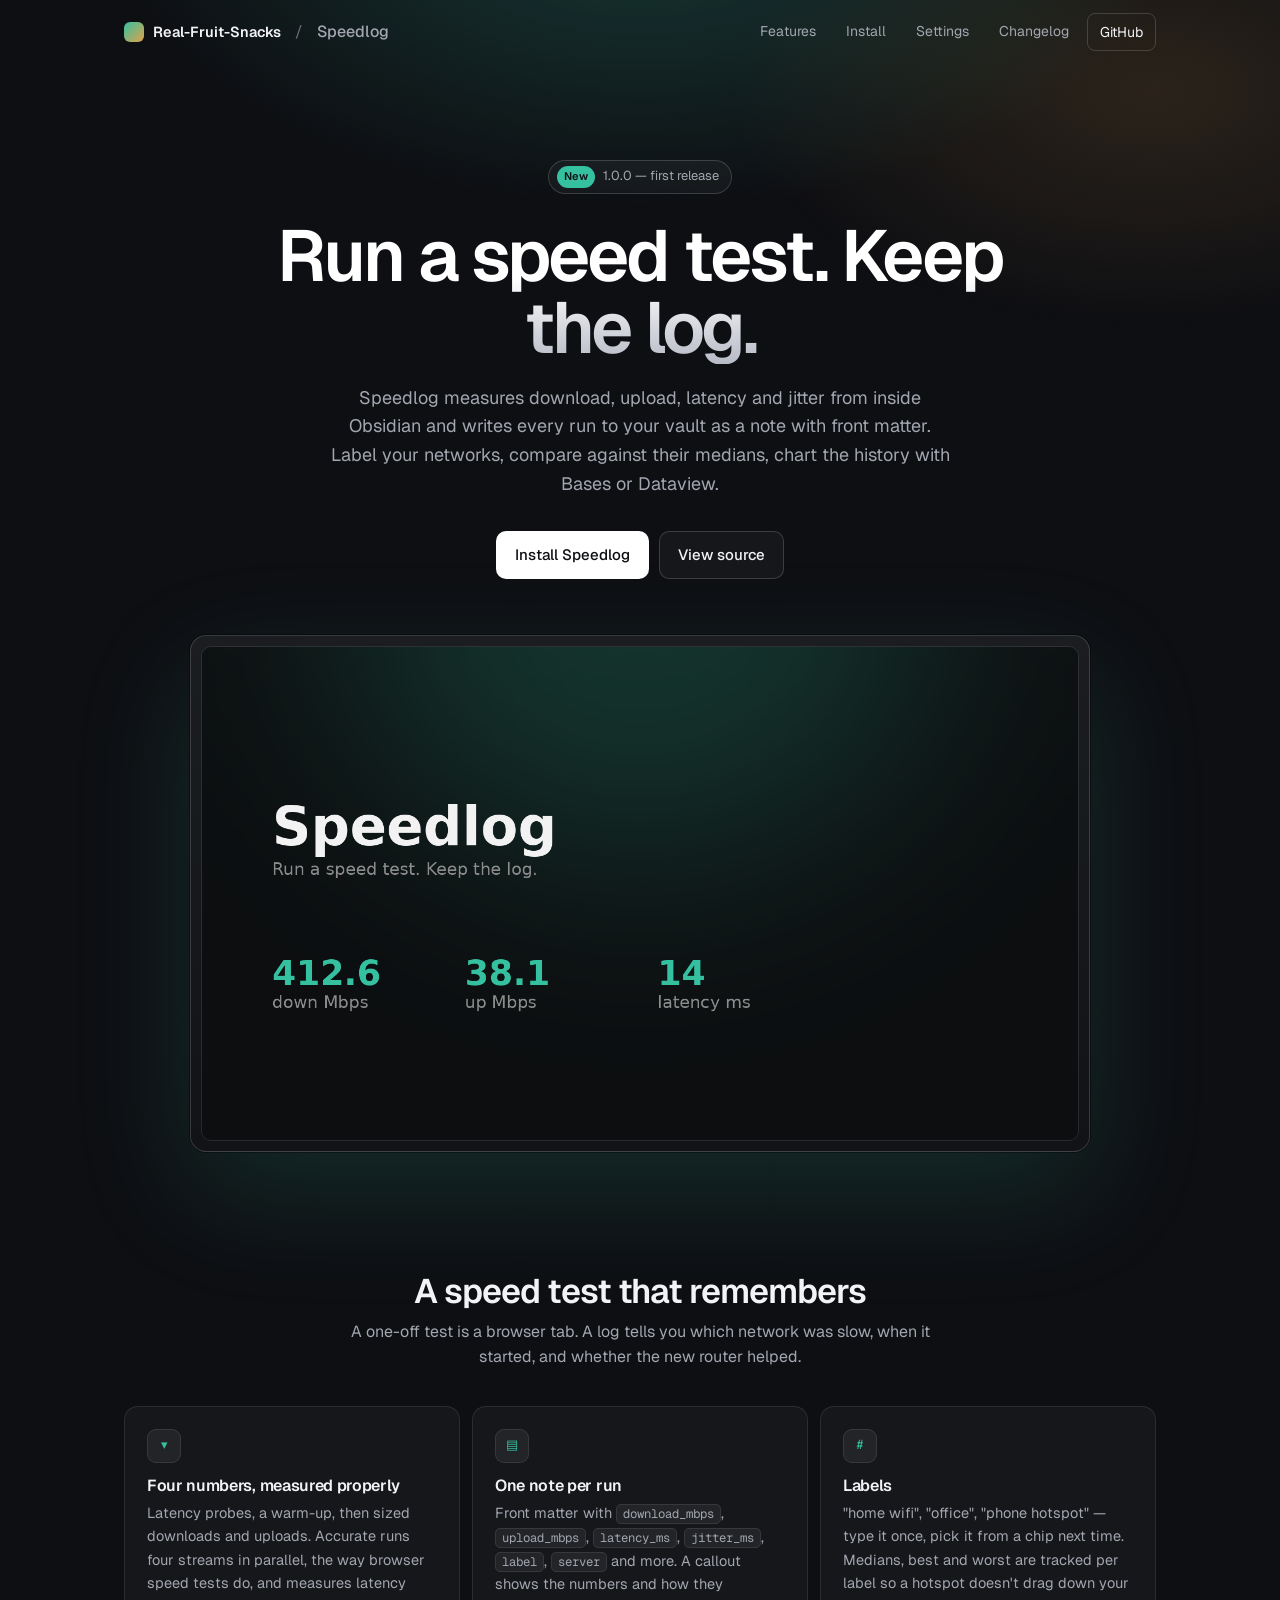
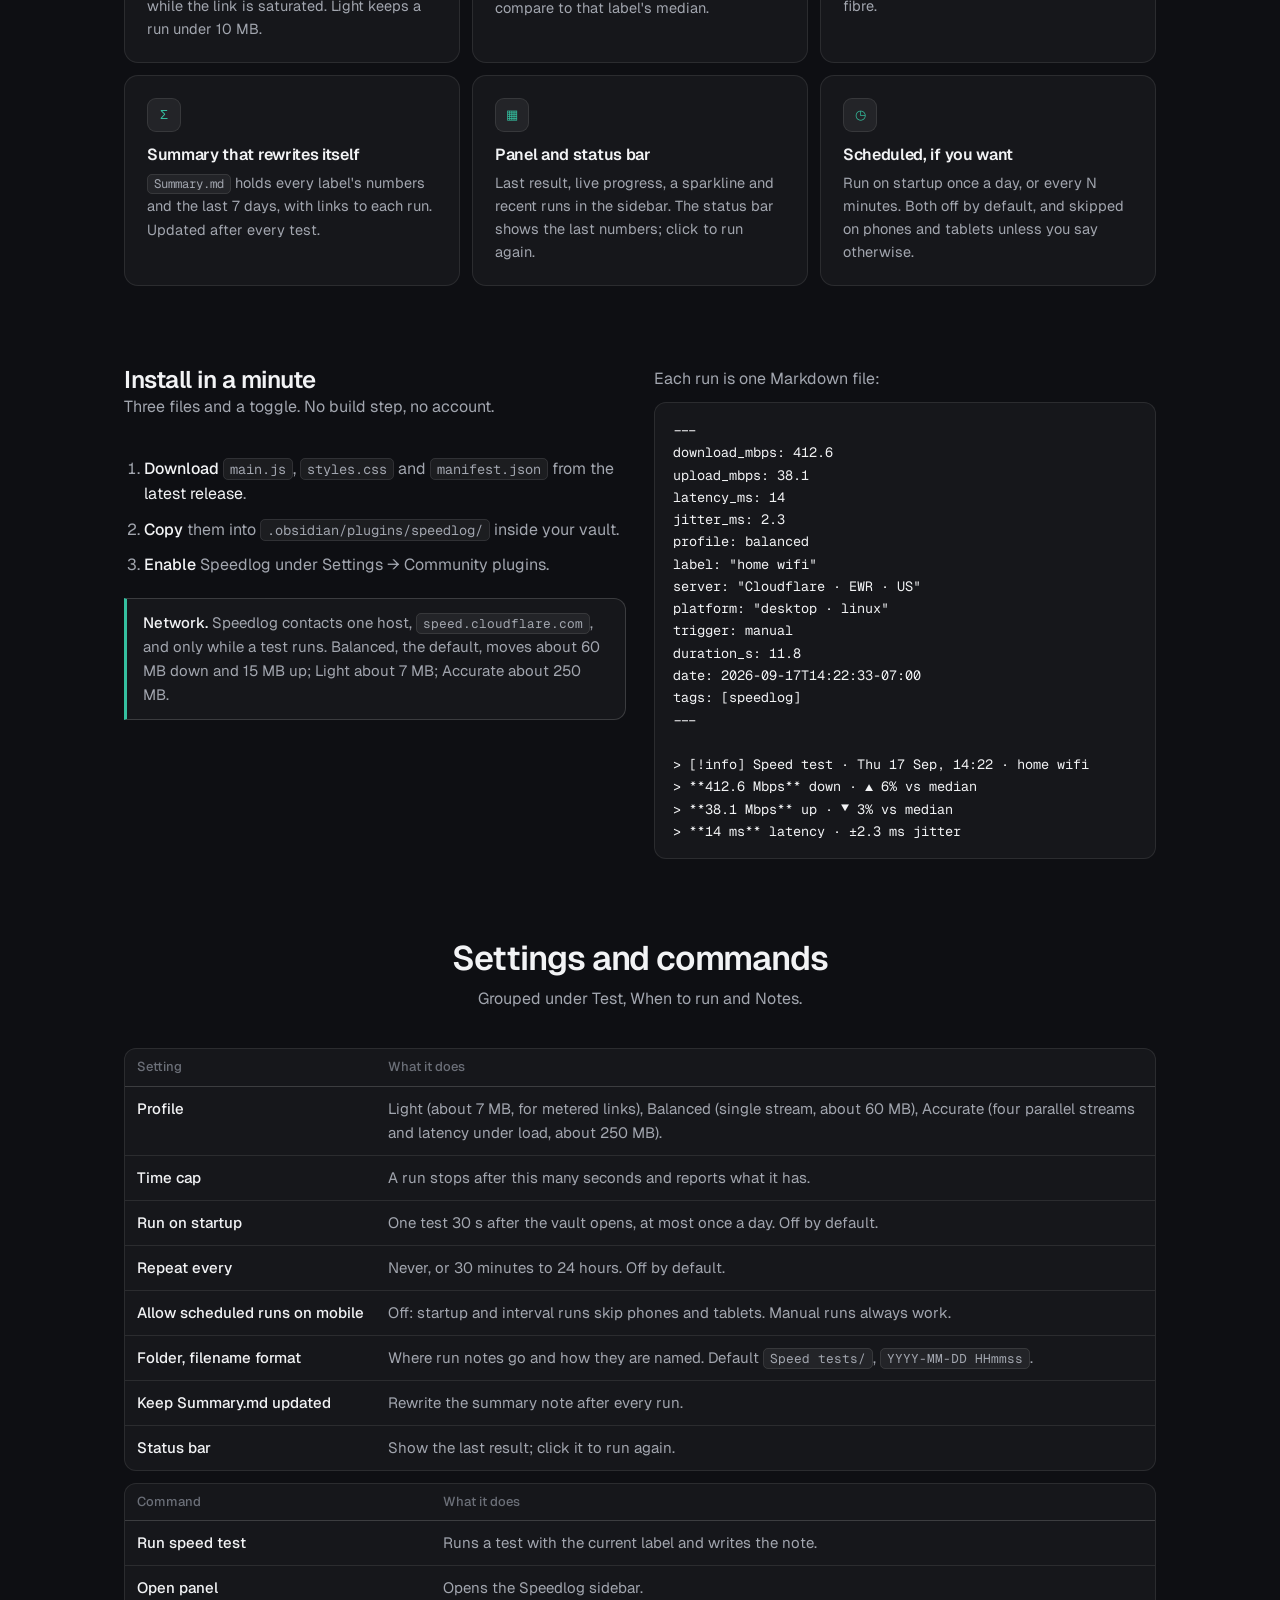
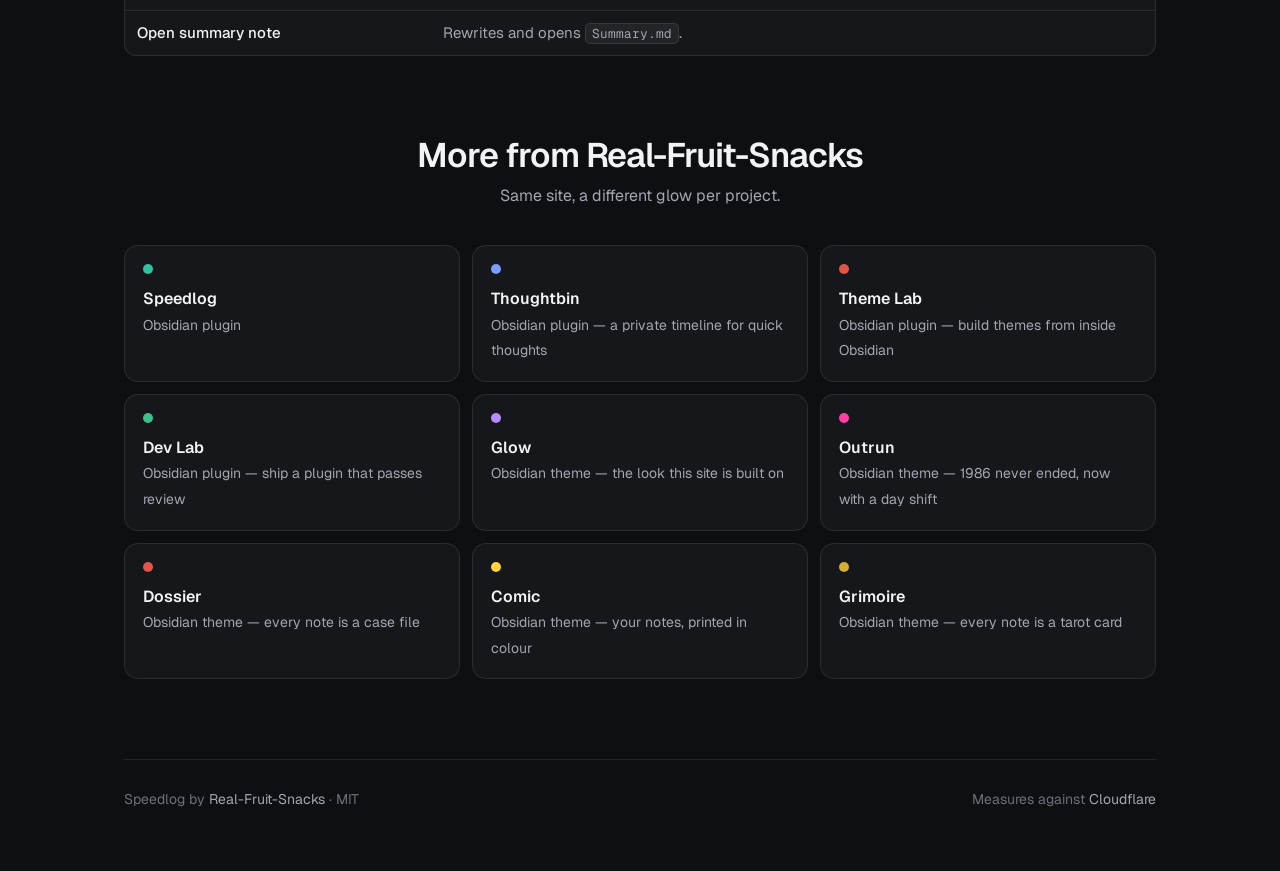
==== docs/index.html @ e335137c "Speedlog 1.0.0" ====
<!doctype html>
<html lang="en">
<head>
<meta charset="utf-8">
<meta name="viewport" content="width=device-width, initial-scale=1">
<title>Speedlog — internet speed tests, logged as notes in Obsidian</title>
<meta name="description" content="Speedlog runs an internet speed test from inside Obsidian and logs every result as a Markdown note with front matter: download, upload, latency and jitter, per-label medians, and a summary that rewrites itself.">
<link rel="icon" href="assets/favicon.svg" type="image/svg+xml">
<meta property="og:title" content="Speedlog for Obsidian">
<meta property="og:description" content="Run a speed test, keep the log. Every result is a note in your vault.">
<meta property="og:image" content="https://real-fruit-snacks.github.io/obsidian-speedlog/assets/og.png">
<meta property="og:type" content="website">
<meta name="twitter:card" content="summary_large_image">
<link rel="preconnect" href="https://fonts.googleapis.com">
<link href="https://fonts.googleapis.com/css2?family=Geist:wght@400;500;600;700&family=Geist+Mono:wght@400;500&display=swap" rel="stylesheet">
<link rel="stylesheet" href="assets/rfs.css">
<style>:root{ --accent:#35C0A0; --accent-2:#E0A24A; }</style>
</head>
<body>
<div class="wrap">
  <header class="site-header">
    <a class="owner" href="https://github.com/Real-Fruit-Snacks"><i></i>Real-Fruit-Snacks</a>
    <span class="crumb">/</span><span class="proj">Speedlog</span>
    <nav>
      <a href="#features">Features</a>
      <a href="#install">Install</a>
      <a href="#settings">Settings</a>
      <a href="changelog.html">Changelog</a>
      <a class="gh" href="https://github.com/Real-Fruit-Snacks/obsidian-speedlog">GitHub</a>
    </nav>
  </header>

  <div class="hero">
    <div class="pill"><b>New</b> 1.0.0 — first release</div>
    <h1>Run a speed test. Keep the log.</h1>
    <p class="lede">Speedlog measures download, upload, latency and jitter from inside Obsidian and writes every run to your vault as a note with front matter. Label your networks, compare against their medians, chart the history with Bases or Dataview.</p>
    <div class="actions">
      <a class="btn primary" href="#install">Install Speedlog</a>
      <a class="btn secondary" href="https://github.com/Real-Fruit-Snacks/obsidian-speedlog">View source</a>
    </div>
    <div class="frame"><img src="assets/hero.png" alt="Speedlog: the run note, the sidebar panel and the settings tab"></div>
  </div>

  <section id="features">
    <h2>A speed test that remembers</h2>
    <p class="sub">A one-off test is a browser tab. A log tells you which network was slow, when it started, and whether the new router helped.</p>
    <div class="grid">
      <div class="f"><div class="ic">▾</div><h3>Four numbers, measured properly</h3><p>Latency probes, a warm-up, then sized downloads and uploads. Accurate runs four streams in parallel, the way browser speed tests do, and measures latency while the link is saturated. Light keeps a run under 10 MB.</p></div>
      <div class="f"><div class="ic">▤</div><h3>One note per run</h3><p>Front matter with <code>download_mbps</code>, <code>upload_mbps</code>, <code>latency_ms</code>, <code>jitter_ms</code>, <code>label</code>, <code>server</code> and more. A callout shows the numbers and how they compare to that label's median.</p></div>
      <div class="f"><div class="ic">#</div><h3>Labels</h3><p>"home wifi", "office", "phone hotspot" — type it once, pick it from a chip next time. Medians, best and worst are tracked per label so a hotspot doesn't drag down your fibre.</p></div>
      <div class="f"><div class="ic">Σ</div><h3>Summary that rewrites itself</h3><p><code>Summary.md</code> holds every label's numbers and the last 7 days, with links to each run. Updated after every test.</p></div>
      <div class="f"><div class="ic">▦</div><h3>Panel and status bar</h3><p>Last result, live progress, a sparkline and recent runs in the sidebar. The status bar shows the last numbers; click to run again.</p></div>
      <div class="f"><div class="ic">◷</div><h3>Scheduled, if you want</h3><p>Run on startup once a day, or every N minutes. Both off by default, and skipped on phones and tablets unless you say otherwise.</p></div>
    </div>
  </section>

  <section id="install">
    <div class="two">
      <div>
        <h2>Install in a minute</h2>
        <p class="sub">Three files and a toggle. No build step, no account.</p>
        <ol class="steps">
          <li><b>Download</b> <code>main.js</code>, <code>styles.css</code> and <code>manifest.json</code> from the <a href="https://github.com/Real-Fruit-Snacks/obsidian-speedlog/releases/latest">latest release</a>.</li>
          <li><b>Copy</b> them into <code>.obsidian/plugins/speedlog/</code> inside your vault.</li>
          <li><b>Enable</b> Speedlog under Settings → Community plugins.</li>
        </ol>
        <div class="callout"><b>Network.</b> Speedlog contacts one host, <code>speed.cloudflare.com</code>, and only while a test runs. Balanced, the default, moves about 60 MB down and 15 MB up; Light about 7 MB; Accurate about 250 MB.</div>
      </div>
      <div>
        <p class="sub" style="text-align:left;margin-bottom:10px">Each run is one Markdown file:</p>
<pre><code>---
download_mbps: 412.6
upload_mbps: 38.1
latency_ms: 14
jitter_ms: 2.3
profile: balanced
label: "home wifi"
server: "Cloudflare · EWR · US"
platform: "desktop · linux"
trigger: manual
duration_s: 11.8
date: 2026-09-17T14:22:33-07:00
tags: [speedlog]
---

&gt; [!info] Speed test · Thu 17 Sep, 14:22 · home wifi
&gt; **412.6 Mbps** down · ▲ 6% vs median
&gt; **38.1 Mbps** up · ▼ 3% vs median
&gt; **14 ms** latency · ±2.3 ms jitter</code></pre>
      </div>
    </div>
  </section>

  <section id="settings">
    <h2>Settings and commands</h2>
    <p class="sub">Grouped under Test, When to run and Notes.</p>
    <div class="table-wrap">
      <table>
        <tr><th>Setting</th><th>What it does</th></tr>
        <tr><td>Profile</td><td>Light (about 7 MB, for metered links), Balanced (single stream, about 60 MB), Accurate (four parallel streams and latency under load, about 250 MB).</td></tr>
        <tr><td>Time cap</td><td>A run stops after this many seconds and reports what it has.</td></tr>
        <tr><td>Run on startup</td><td>One test 30 s after the vault opens, at most once a day. Off by default.</td></tr>
        <tr><td>Repeat every</td><td>Never, or 30 minutes to 24 hours. Off by default.</td></tr>
        <tr><td>Allow scheduled runs on mobile</td><td>Off: startup and interval runs skip phones and tablets. Manual runs always work.</td></tr>
        <tr><td>Folder, filename format</td><td>Where run notes go and how they are named. Default <code>Speed tests/</code>, <code>YYYY-MM-DD HHmmss</code>.</td></tr>
        <tr><td>Keep Summary.md updated</td><td>Rewrite the summary note after every run.</td></tr>
        <tr><td>Status bar</td><td>Show the last result; click it to run again.</td></tr>
      </table>
    </div>
    <div class="table-wrap" style="margin-top:12px">
      <table>
        <tr><th>Command</th><th>What it does</th></tr>
        <tr><td>Run speed test</td><td>Runs a test with the current label and writes the note.</td></tr>
        <tr><td>Open panel</td><td>Opens the Speedlog sidebar.</td></tr>
        <tr><td>Open summary note</td><td>Rewrites and opens <code>Summary.md</code>.</td></tr>
      </table>
    </div>
  </section>

<section id="projects">
    <h2>More from Real-Fruit-Snacks</h2>
    <p class="sub">Same site, a different glow per project.</p>
    <div class="proj">
      <a href="#" aria-current="page"><i style="background:#35C0A0"></i><b>Speedlog</b><span>Obsidian plugin</span></a>
      <a href="https://real-fruit-snacks.github.io/obsidian-Thoughtbin/"><i style="background:#7C9CFF"></i><b>Thoughtbin</b><span>Obsidian plugin — a private timeline for quick thoughts</span></a>
      <a href="https://real-fruit-snacks.github.io/obsidian-theme-lab/"><i style="background:#E0554A"></i><b>Theme Lab</b><span>Obsidian plugin — build themes from inside Obsidian</span></a>
      <a href="https://real-fruit-snacks.github.io/obsidian-plugin-lab/"><i style="background:#3DBE8B"></i><b>Dev Lab</b><span>Obsidian plugin — ship a plugin that passes review</span></a>
      <a href="https://real-fruit-snacks.github.io/obsidian-glow/"><i style="background:#B48CFF"></i><b>Glow</b><span>Obsidian theme — the look this site is built on</span></a>
      <a href="https://real-fruit-snacks.github.io/obsidian-outrun/"><i style="background:#FF3FA4"></i><b>Outrun</b><span>Obsidian theme — 1986 never ended, now with a day shift</span></a>
      <a href="https://real-fruit-snacks.github.io/obsidian-dossier/"><i style="background:#E0554A"></i><b>Dossier</b><span>Obsidian theme — every note is a case file</span></a>
      <a href="https://real-fruit-snacks.github.io/obsidian-comic/"><i style="background:#FFD23F"></i><b>Comic</b><span>Obsidian theme — your notes, printed in colour</span></a>
      <a href="https://real-fruit-snacks.github.io/obsidian-grimoire/"><i style="background:#D4AF37"></i><b>Grimoire</b><span>Obsidian theme — every note is a tarot card</span></a>
    </div>
  </section>

  <footer class="site-footer">
    <span>Speedlog by <a href="https://github.com/Real-Fruit-Snacks">Real-Fruit-Snacks</a> · MIT</span>
    <span>Measures against <a href="https://speed.cloudflare.com">Cloudflare</a></span>
  </footer>
</div>
</body>
</html>
---- docs/assets/rfs.css ----
/* ==========================================================================
   Real-Fruit-Snacks site system — "Glow"
   Shared by every project site. Per-project overrides go in the page:
     <style>:root{ --accent:#7C9CFF; --accent-2:#B48CFF; }</style>
   ========================================================================== */

:root {
  --bg: #0E0F13;
  --bg-2: #15171D;
  --panel: rgba(255, 255, 255, .035);
  --panel-2: rgba(255, 255, 255, .06);
  --line: rgba(255, 255, 255, .09);
  --line-2: rgba(255, 255, 255, .16);
  --text: #F2F3F5;
  --text-2: #A2A6AF;
  --text-3: #6B6F78;
  --accent: #7C9CFF;
  --accent-2: #B48CFF;
  --accent-ink: #0E0F13;
  --sans: "Geist", system-ui, -apple-system, "Segoe UI", sans-serif;
  --mono: "Geist Mono", ui-monospace, SFMono-Regular, Menlo, monospace;
  --r-s: 8px; --r: 12px; --r-l: 16px;
  --max: 1080px;
}

/* ---------- base ---------- */
*, *::before, *::after { box-sizing: border-box; }
html { scroll-behavior: smooth; }
@media (prefers-reduced-motion: reduce) { html { scroll-behavior: auto; } }
body {
  margin: 0; background: var(--bg); color: var(--text);
  font-family: var(--sans); font-size: 16px; line-height: 1.6;
  -webkit-font-smoothing: antialiased;
}
body::before {
  content: ""; position: fixed; inset: 0; pointer-events: none; z-index: 0;
  background:
    radial-gradient(900px 500px at 50% -10%, color-mix(in srgb, var(--accent) 24%, transparent), transparent 60%),
    radial-gradient(700px 400px at 90% 10%, color-mix(in srgb, var(--accent-2) 14%, transparent), transparent 60%);
}
a { color: var(--text); text-decoration: none; }
a:hover { color: var(--accent); }
:focus-visible { outline: 2px solid var(--accent); outline-offset: 3px; border-radius: 4px; }
img { max-width: 100%; height: auto; display: block; }
.wrap { max-width: var(--max); margin: 0 auto; padding: 0 24px; position: relative; z-index: 1; }

h1, h2, h3 { margin: 0; font-weight: 600; letter-spacing: -.02em; line-height: 1.15; }
p { margin: 0 0 1em; }
code {
  font-family: var(--mono); font-size: .85em;
  background: var(--panel-2); border: 1px solid var(--line);
  padding: 1px 6px; border-radius: 5px;
}
pre {
  font-family: var(--mono); font-size: 13.5px; line-height: 1.65;
  background: var(--panel); border: 1px solid var(--line); border-radius: var(--r);
  padding: 16px 18px; margin: 0; overflow: auto;
}
pre code { background: none; border: 0; padding: 0; font-size: inherit; }
kbd {
  font-family: var(--mono); font-size: .8em; color: var(--text-2);
  border: 1px solid var(--line-2); border-bottom-width: 2px; border-radius: 5px; padding: 1px 6px;
}
hr { border: 0; border-top: 1px solid var(--line); margin: 48px 0; }

/* ---------- header ---------- */
.site-header { display: flex; align-items: center; gap: 14px; height: 64px; }
.site-header .owner { display: flex; align-items: center; gap: 9px; font-weight: 600; font-size: 14.5px; }
.site-header .owner i { width: 20px; height: 20px; border-radius: 6px; background: linear-gradient(135deg, var(--accent), var(--accent-2)); }
.site-header .crumb { color: var(--text-3); }
.site-header .proj { font-weight: 500; color: var(--text-2); }
.site-header nav { margin-left: auto; display: flex; gap: 6px; }
.site-header nav a { color: var(--text-2); font-size: 14px; padding: 7px 12px; border-radius: var(--r-s); }
.site-header nav a:hover, .site-header nav a[aria-current="page"] { background: var(--panel-2); color: var(--text); }
.site-header nav a.gh { border: 1px solid var(--line-2); color: var(--text); }

/* ---------- hero ---------- */
.hero { text-align: center; padding: 96px 0 40px; }
.pill {
  display: inline-flex; align-items: center; gap: 8px; font-size: 13px; color: var(--text-2);
  border: 1px solid var(--line-2); background: var(--panel); border-radius: 999px;
  padding: 5px 12px 5px 8px; margin-bottom: 26px;
}
.pill b { background: var(--accent); color: var(--accent-ink); border-radius: 999px; font-size: 11px; padding: 2px 7px; font-weight: 600; }
.hero h1 {
  font-size: clamp(40px, 6vw, 72px); letter-spacing: -.04em; line-height: 1;
  margin: 0 auto 20px; max-width: 16ch;
  background: linear-gradient(180deg, #fff 40%, #B7BBC6);
  -webkit-background-clip: text; background-clip: text; color: transparent;
}
.hero .lede { font-size: 18px; color: var(--text-2); max-width: 52ch; margin: 0 auto 32px; }
.hero .actions { display: flex; gap: 10px; justify-content: center; flex-wrap: wrap; }

.btn {
  display: inline-flex; align-items: center; gap: 8px; padding: 11px 18px;
  border-radius: 10px; font-weight: 500; font-size: 15px; border: 1px solid transparent;
}
.btn.primary { background: #fff; color: #0E0F13; }
.btn.primary:hover { background: #E9EBF0; color: #0E0F13; }
.btn.secondary { border-color: var(--line-2); color: var(--text); background: var(--panel); }
.btn.secondary:hover { border-color: var(--accent); color: var(--text); }

/* framed screenshot / app mock */
.frame {
  margin: 56px auto 0; max-width: 900px; border: 1px solid var(--line-2); border-radius: var(--r-l);
  background: linear-gradient(180deg, rgba(255,255,255,.06), rgba(255,255,255,.02));
  padding: 10px;
  box-shadow: 0 0 0 1px rgba(0,0,0,.4), 0 40px 120px color-mix(in srgb, var(--accent) 16%, transparent);
}
.frame > img { border-radius: 10px; border: 1px solid var(--line); }
.frame .screen {
  border-radius: 10px; background: var(--bg-2); border: 1px solid var(--line);
  aspect-ratio: 16 / 9; display: grid; grid-template-columns: 200px 1fr; overflow: hidden; text-align: left; font-size: 13px;
}
.screen .sb { border-right: 1px solid var(--line); padding: 14px; color: var(--text-3); }
.screen .sb b { display: block; color: var(--text); margin-bottom: 10px; font-weight: 500; }
.screen .cal { display: grid; grid-template-columns: repeat(7, 1fr); gap: 3px; margin: 8px 0 16px; }
.screen .cal i { aspect-ratio: 1; border-radius: 3px; background: rgba(255,255,255,.05); }
.screen .cal i.h { background: var(--accent); opacity: .55; }
.screen .cal i.hh { background: var(--accent); }
.screen .main { padding: 14px 16px; }
.screen .comp, .screen .card { border: 1px solid var(--line); border-radius: var(--r-s); padding: 10px 12px; margin-bottom: 8px; background: var(--panel); }
.screen .comp { color: var(--text-3); display: flex; justify-content: space-between; }
.screen .comp b { background: var(--accent); color: var(--accent-ink); border-radius: 999px; font-size: 11px; padding: 2px 9px; font-weight: 600; }
.screen .card small { color: var(--text-3); display: block; font-size: 11.5px; margin-bottom: 3px; }
.screen .card p { margin: 0; color: var(--text-2); }
.screen .card .t { color: var(--accent); }

/* ---------- sections ---------- */
section { padding: 80px 0 0; }
section > h2, .section-title { font-size: 34px; letter-spacing: -.03em; margin: 0 0 8px; text-align: center; }
.sub { color: var(--text-2); text-align: center; margin: 0 auto 36px; max-width: 56ch; }
.left h2, .left .sub, .two h2, .two .sub { text-align: left; margin-left: 0; }

.grid { display: grid; grid-template-columns: repeat(3, 1fr); gap: 12px; }
.grid.two-up { grid-template-columns: repeat(2, 1fr); }
.f { background: var(--panel); border: 1px solid var(--line); border-radius: 14px; padding: 22px; }
.f h3 { margin: 0 0 6px; font-size: 16px; }
.f p { margin: 0; color: var(--text-2); font-size: 14.5px; }
.f .ic {
  width: 34px; height: 34px; border-radius: 9px; background: var(--panel-2); border: 1px solid var(--line);
  margin-bottom: 14px; display: grid; place-items: center; color: var(--accent); font-family: var(--mono); font-size: 13px;
}

.two { display: grid; grid-template-columns: 1fr 1fr; gap: 28px; align-items: start; }
ol.steps { padding-left: 20px; color: var(--text-2); margin: 0; }
ol.steps li { margin-bottom: 10px; }
ol.steps b { color: var(--text); font-weight: 500; }

.shots { display: grid; grid-template-columns: 2fr 1fr; gap: 12px; align-items: start; }
.shots figure { margin: 0; background: var(--panel); border: 1px solid var(--line); border-radius: 14px; padding: 10px; }
.shots img { border-radius: 8px; }
.shots figcaption { color: var(--text-3); font-size: 13px; padding: 10px 4px 2px; }

.callout {
  border: 1px solid var(--line-2); border-left: 3px solid var(--accent); background: var(--panel);
  border-radius: 0 var(--r) var(--r) 0; padding: 12px 16px; margin: 20px 0; font-size: 15px; color: var(--text-2);
}
.callout b { color: var(--text); font-weight: 500; }

table { width: 100%; border-collapse: collapse; font-size: 15px; }
th { text-align: left; font-weight: 500; color: var(--text-3); font-size: 13px; padding: 8px 12px; border-bottom: 1px solid var(--line-2); }
td { padding: 10px 12px; border-bottom: 1px solid var(--line); vertical-align: top; color: var(--text-2); }
td:first-child { color: var(--text); font-weight: 500; white-space: nowrap; }
tr:last-child td { border-bottom: 0; }
.table-wrap { background: var(--panel); border: 1px solid var(--line); border-radius: var(--r); overflow: auto; }

.proj { display: grid; grid-template-columns: repeat(3, 1fr); gap: 12px; }
.proj a { background: var(--panel); border: 1px solid var(--line); border-radius: 14px; padding: 18px; color: var(--text); }
.proj a:hover { border-color: var(--line-2); }
.proj a i { display: block; width: 10px; height: 10px; border-radius: 50%; margin-bottom: 12px; }
.proj b { display: block; font-weight: 600; }
.proj span { font-size: 14px; color: var(--text-2); }

/* changelog */
.release { display: grid; grid-template-columns: 140px 1fr; gap: 24px; padding: 28px 0; border-top: 1px solid var(--line); }
.release:first-of-type { border-top: 0; }
.release .v { font-family: var(--mono); font-size: 14px; color: var(--text); }
.release .v small { display: block; color: var(--text-3); font-size: 12.5px; margin-top: 4px; }
.release ul { margin: 0; padding-left: 18px; color: var(--text-2); }
.release li { margin-bottom: 6px; }

.site-footer {
  margin-top: 80px; border-top: 1px solid var(--line); padding: 28px 0 60px;
  color: var(--text-3); font-size: 14px; display: flex; justify-content: space-between; flex-wrap: wrap; gap: 8px;
}
.site-footer a { color: var(--text-2); }

/* ---------- responsive ---------- */
@media (max-width: 860px) {
  .hero { padding: 56px 0 24px; }
  .frame .screen { grid-template-columns: 1fr; }
  .screen .sb { display: none; }
  .grid, .grid.two-up, .proj, .two, .shots { grid-template-columns: 1fr; }
  .site-header nav a:not(.gh) { display: none; }
  .release { grid-template-columns: 1fr; gap: 8px; }
  section { padding-top: 56px; }
}
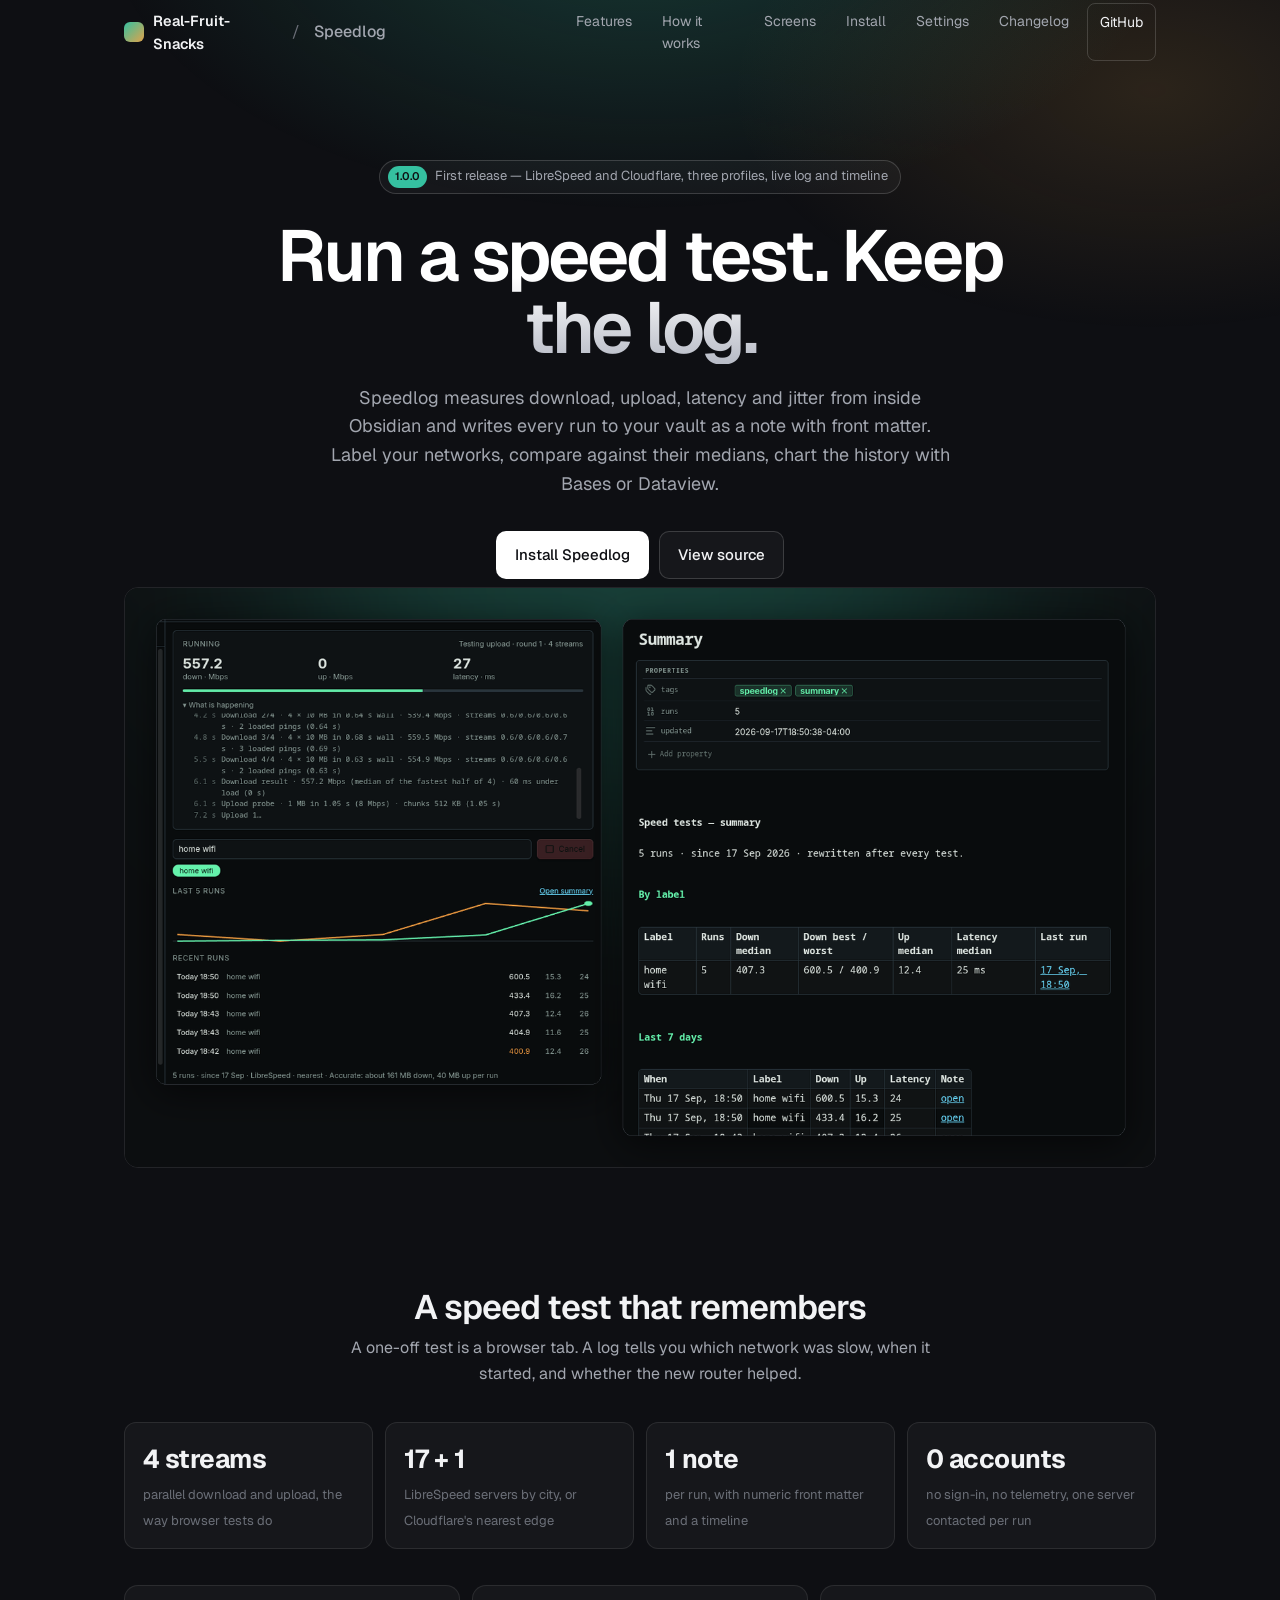
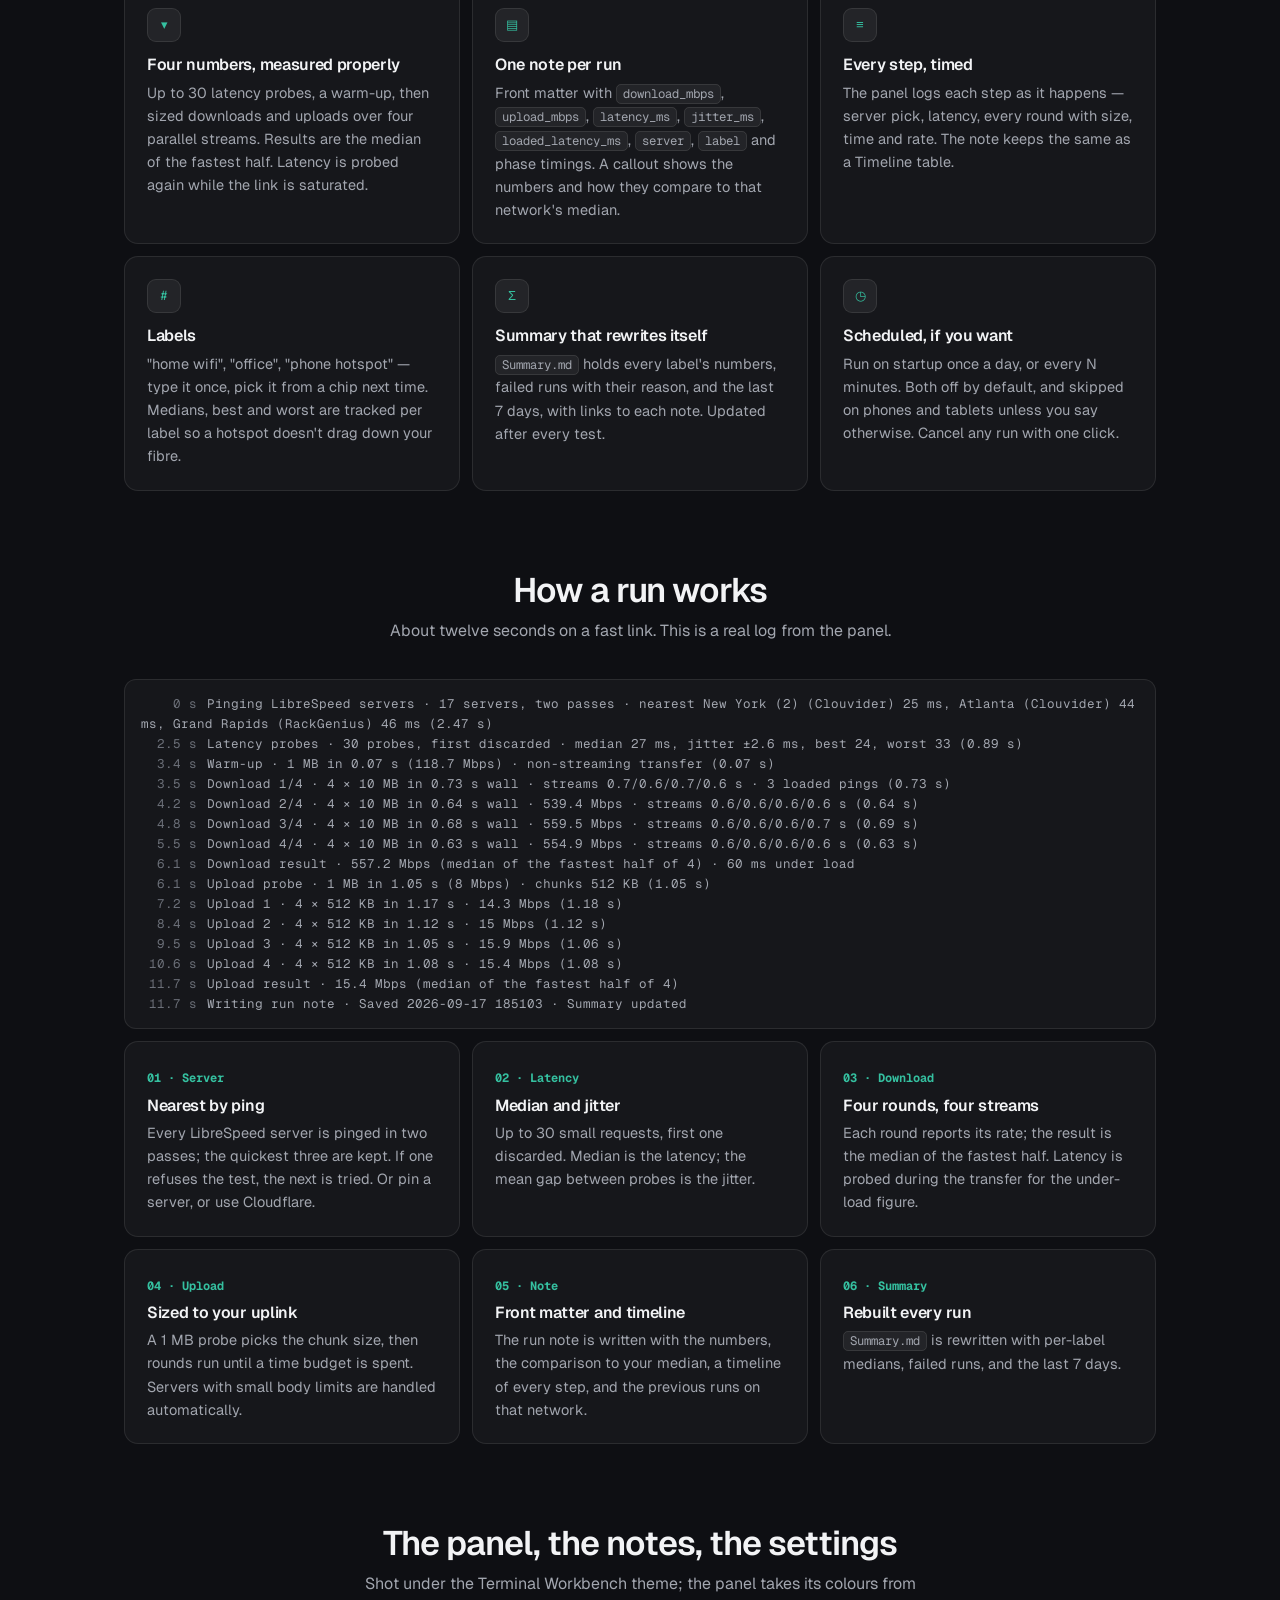
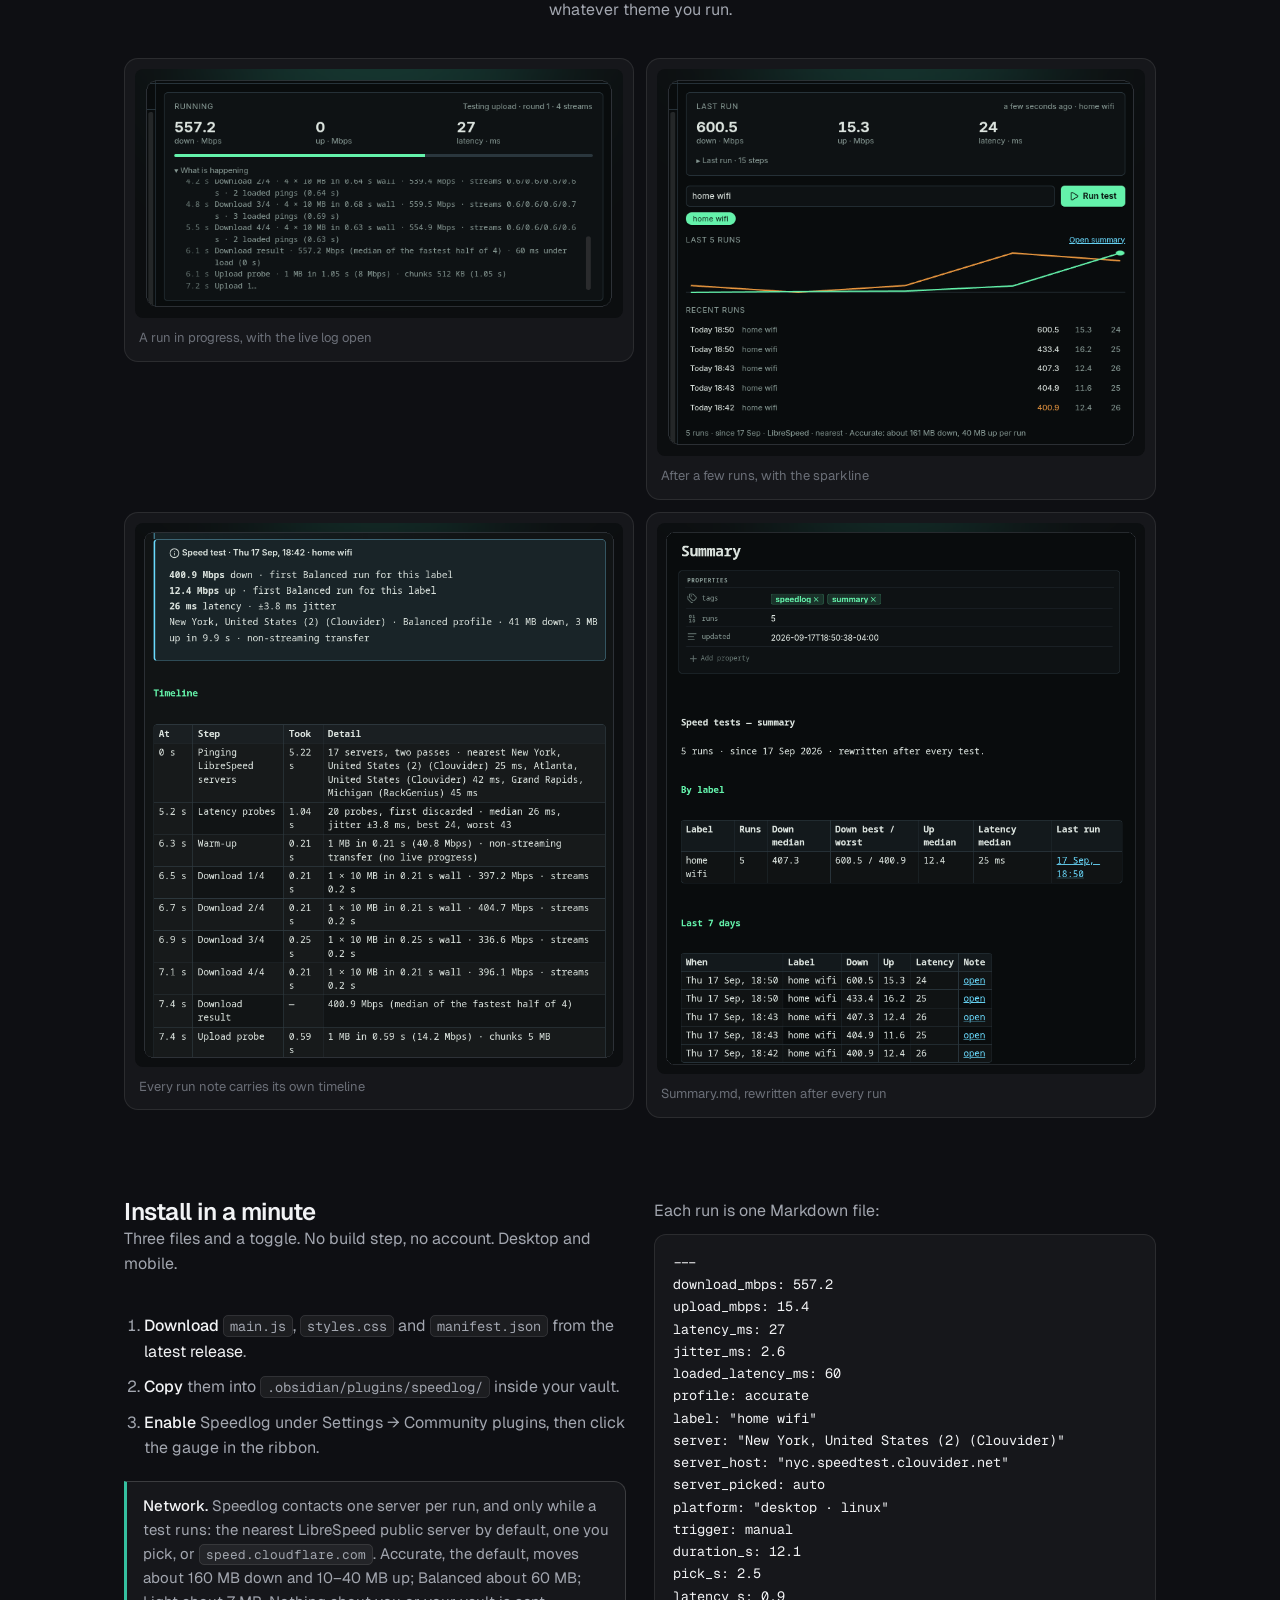
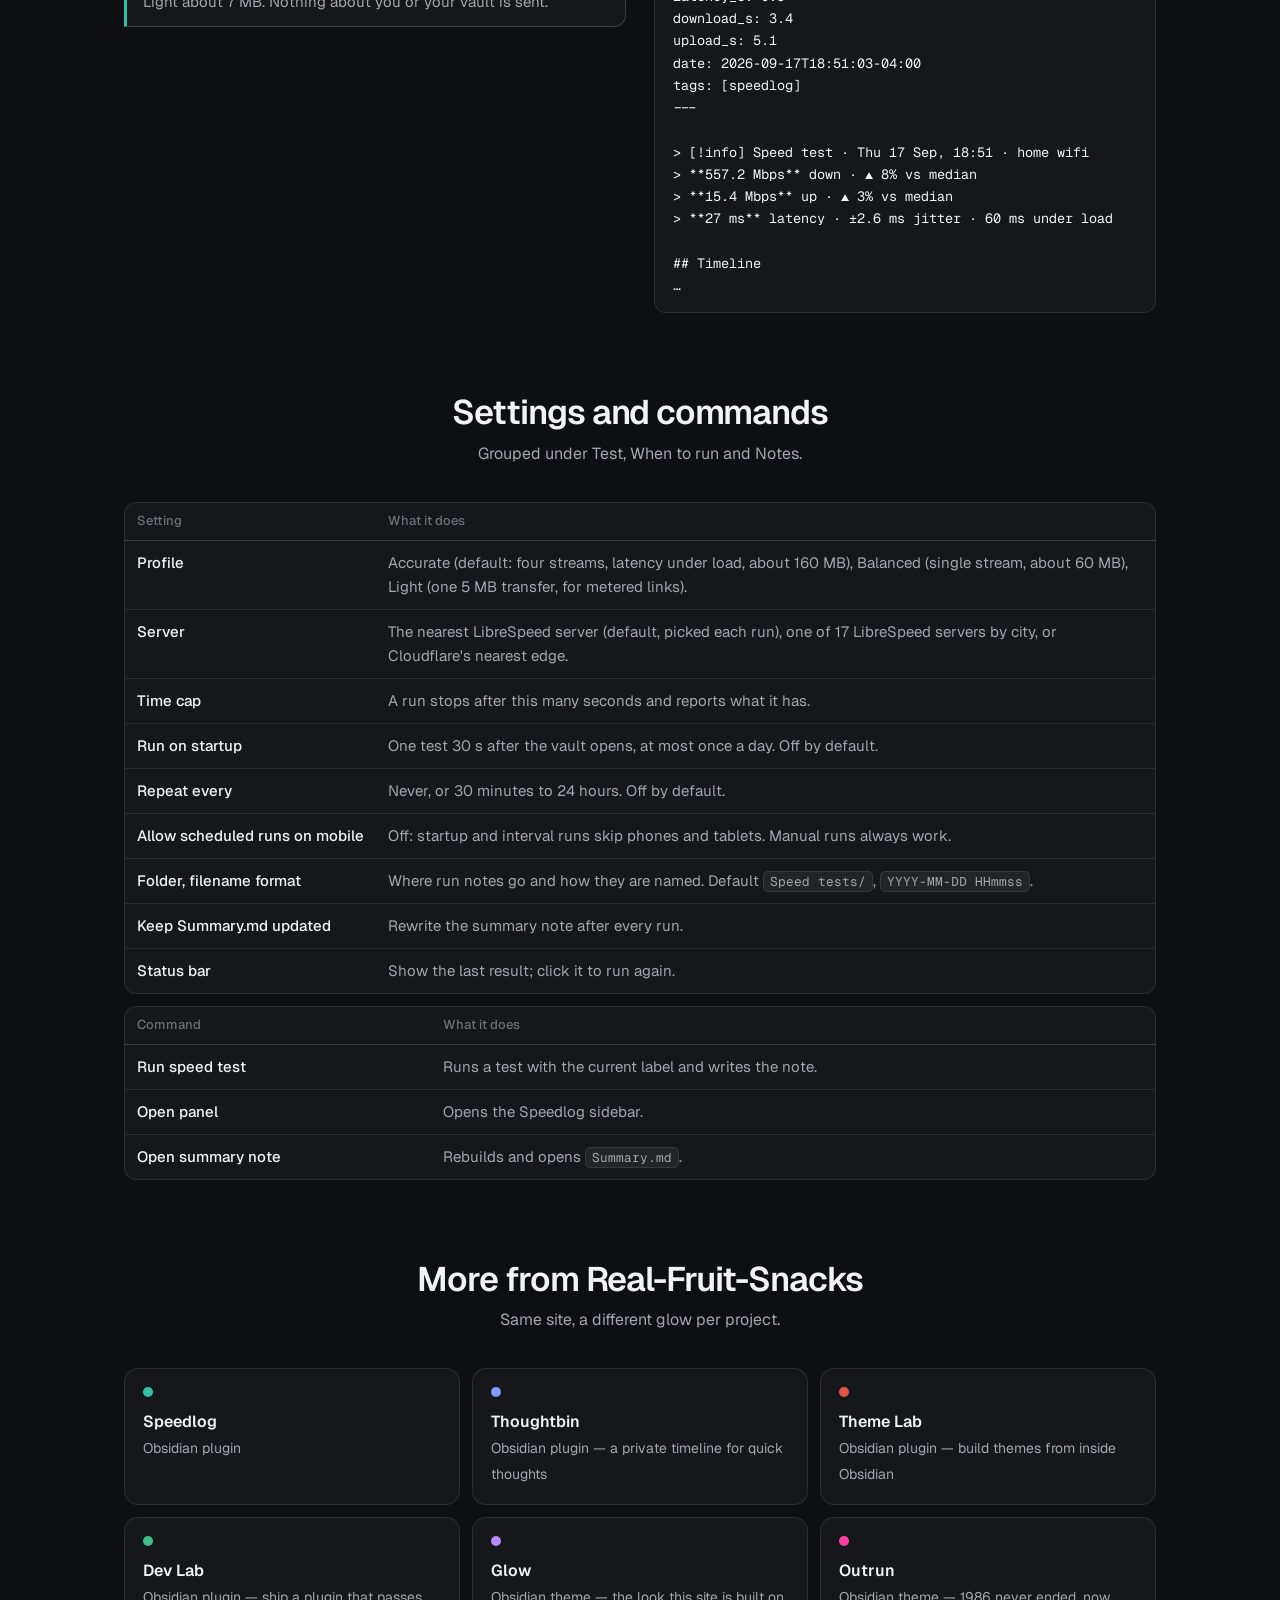
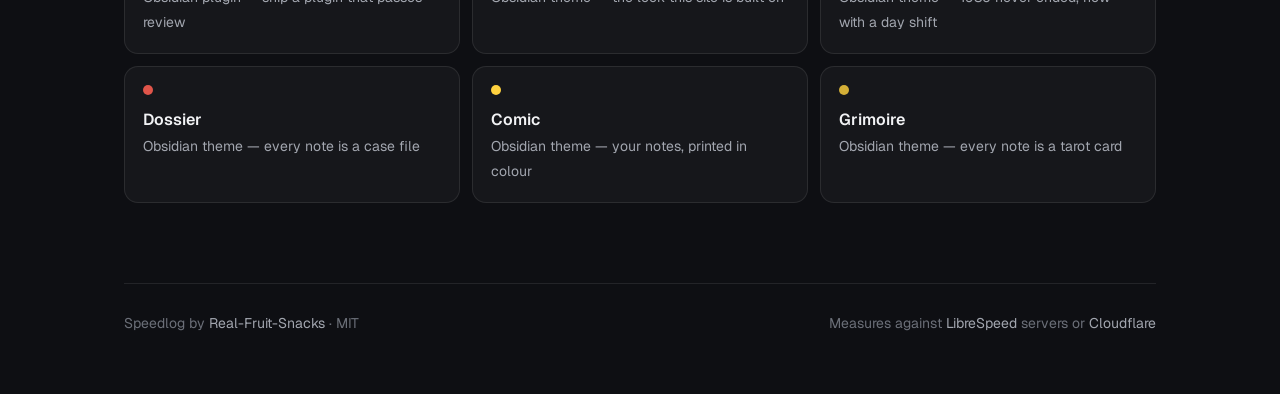
==== commit b02a9fc6: "Speedlog 1.0.0" ====
--- a/docs/index.html
+++ b/docs/index.html
@@ -9,12 +9,29 @@
 <meta property="og:title" content="Speedlog for Obsidian">
 <meta property="og:description" content="Run a speed test, keep the log. Every result is a note in your vault.">
 <meta property="og:image" content="https://real-fruit-snacks.github.io/obsidian-speedlog/assets/og.png">
+<meta property="og:image:width" content="1280">
+<meta property="og:image:height" content="640">
 <meta property="og:type" content="website">
 <meta name="twitter:card" content="summary_large_image">
 <link rel="preconnect" href="https://fonts.googleapis.com">
 <link href="https://fonts.googleapis.com/css2?family=Geist:wght@400;500;600;700&family=Geist+Mono:wght@400;500&display=swap" rel="stylesheet">
 <link rel="stylesheet" href="assets/rfs.css">
 <style>:root{ --accent:#35C0A0; --accent-2:#E0A24A; }</style>
+<style>
+.cover { margin: 8px auto 0; max-width: 1040px; }
+.cover img { border-radius: 14px; border: 1px solid var(--line); display: block; }
+.steps-grid { display: grid; grid-template-columns: repeat(3, 1fr); gap: 12px; }
+.steps-grid .f b.n { display: inline-block; font-family: var(--mono); font-size: 12px; color: var(--accent); margin-bottom: 8px; }
+.shots.even { grid-template-columns: 1fr 1fr; }
+.kv { display: grid; grid-template-columns: repeat(4, 1fr); gap: 12px; margin: 0 0 36px; }
+.kv div { background: var(--panel); border: 1px solid var(--line); border-radius: 12px; padding: 16px 18px; }
+.kv b { display: block; font-size: 26px; font-weight: 700; letter-spacing: -0.02em; color: var(--text); }
+.kv span { font-size: 13px; color: var(--text-3); }
+.log { background: var(--panel); border: 1px solid var(--line); border-radius: 12px; padding: 14px 16px; font-family: var(--mono); font-size: 12.5px; line-height: 1.6; color: var(--text-2); overflow-x: auto; }
+.log i { font-style: normal; color: var(--text-3); display: inline-block; width: 4.5em; text-align: right; margin-right: 10px; }
+@media (max-width: 800px) { .steps-grid, .kv { grid-template-columns: 1fr 1fr; } .shots.even { grid-template-columns: 1fr; } }
+@media (max-width: 520px) { .steps-grid, .kv { grid-template-columns: 1fr; } }
+</style>
 </head>
 <body>
 <div class="wrap">
@@ -23,6 +40,8 @@
     <span class="crumb">/</span><span class="proj">Speedlog</span>
     <nav>
       <a href="#features">Features</a>
+      <a href="#how">How it works</a>
+      <a href="#screens">Screens</a>
       <a href="#install">Install</a>
       <a href="#settings">Settings</a>
       <a href="changelog.html">Changelog</a>
@@ -31,26 +50,75 @@
   </header>
 
   <div class="hero">
-    <div class="pill"><b>New</b> 1.0.0 — first release</div>
+    <div class="pill"><b>1.0.0</b> First release — LibreSpeed and Cloudflare, three profiles, live log and timeline</div>
     <h1>Run a speed test. Keep the log.</h1>
     <p class="lede">Speedlog measures download, upload, latency and jitter from inside Obsidian and writes every run to your vault as a note with front matter. Label your networks, compare against their medians, chart the history with Bases or Dataview.</p>
     <div class="actions">
       <a class="btn primary" href="#install">Install Speedlog</a>
       <a class="btn secondary" href="https://github.com/Real-Fruit-Snacks/obsidian-speedlog">View source</a>
     </div>
-    <div class="frame"><img src="assets/hero.png" alt="Speedlog: the run note, the sidebar panel and the settings tab"></div>
+    <div class="cover"><img src="assets/hero.png" alt="Speedlog: a run in progress with its live log and history beside the Summary note"></div>
   </div>
 
   <section id="features">
     <h2>A speed test that remembers</h2>
     <p class="sub">A one-off test is a browser tab. A log tells you which network was slow, when it started, and whether the new router helped.</p>
+    <div class="kv">
+      <div><b>4 streams</b><span>parallel download and upload, the way browser tests do</span></div>
+      <div><b>17 + 1</b><span>LibreSpeed servers by city, or Cloudflare's nearest edge</span></div>
+      <div><b>1 note</b><span>per run, with numeric front matter and a timeline</span></div>
+      <div><b>0 accounts</b><span>no sign-in, no telemetry, one server contacted per run</span></div>
+    </div>
     <div class="grid">
-      <div class="f"><div class="ic">▾</div><h3>Four numbers, measured properly</h3><p>Latency probes, a warm-up, then sized downloads and uploads. Accurate runs four streams in parallel, the way browser speed tests do, and measures latency while the link is saturated. Light keeps a run under 10 MB.</p></div>
-      <div class="f"><div class="ic">▤</div><h3>One note per run</h3><p>Front matter with <code>download_mbps</code>, <code>upload_mbps</code>, <code>latency_ms</code>, <code>jitter_ms</code>, <code>label</code>, <code>server</code> and more. A callout shows the numbers and how they compare to that label's median.</p></div>
+      <div class="f"><div class="ic">▾</div><h3>Four numbers, measured properly</h3><p>Up to 30 latency probes, a warm-up, then sized downloads and uploads over four parallel streams. Results are the median of the fastest half. Latency is probed again while the link is saturated.</p></div>
+      <div class="f"><div class="ic">▤</div><h3>One note per run</h3><p>Front matter with <code>download_mbps</code>, <code>upload_mbps</code>, <code>latency_ms</code>, <code>jitter_ms</code>, <code>loaded_latency_ms</code>, <code>server</code>, <code>label</code> and phase timings. A callout shows the numbers and how they compare to that network's median.</p></div>
+      <div class="f"><div class="ic">≡</div><h3>Every step, timed</h3><p>The panel logs each step as it happens — server pick, latency, every round with size, time and rate. The note keeps the same as a Timeline table.</p></div>
       <div class="f"><div class="ic">#</div><h3>Labels</h3><p>"home wifi", "office", "phone hotspot" — type it once, pick it from a chip next time. Medians, best and worst are tracked per label so a hotspot doesn't drag down your fibre.</p></div>
-      <div class="f"><div class="ic">Σ</div><h3>Summary that rewrites itself</h3><p><code>Summary.md</code> holds every label's numbers and the last 7 days, with links to each run. Updated after every test.</p></div>
-      <div class="f"><div class="ic">▦</div><h3>Panel and status bar</h3><p>Last result, live progress, a sparkline and recent runs in the sidebar. The status bar shows the last numbers; click to run again.</p></div>
-      <div class="f"><div class="ic">◷</div><h3>Scheduled, if you want</h3><p>Run on startup once a day, or every N minutes. Both off by default, and skipped on phones and tablets unless you say otherwise.</p></div>
+      <div class="f"><div class="ic">Σ</div><h3>Summary that rewrites itself</h3><p><code>Summary.md</code> holds every label's numbers, failed runs with their reason, and the last 7 days, with links to each note. Updated after every test.</p></div>
+      <div class="f"><div class="ic">◷</div><h3>Scheduled, if you want</h3><p>Run on startup once a day, or every N minutes. Both off by default, and skipped on phones and tablets unless you say otherwise. Cancel any run with one click.</p></div>
+    </div>
+  </section>
+
+  <section id="how">
+    <h2>How a run works</h2>
+    <p class="sub">About twelve seconds on a fast link. This is a real log from the panel.</p>
+    <div class="log">
+<i>0 s</i>Pinging LibreSpeed servers · 17 servers, two passes · nearest New York (2) (Clouvider) 25 ms, Atlanta (Clouvider) 44 ms, Grand Rapids (RackGenius) 46 ms (2.47 s)<br>
+<i>2.5 s</i>Latency probes · 30 probes, first discarded · median 27 ms, jitter ±2.6 ms, best 24, worst 33 (0.89 s)<br>
+<i>3.4 s</i>Warm-up · 1 MB in 0.07 s (118.7 Mbps) · non-streaming transfer (0.07 s)<br>
+<i>3.5 s</i>Download 1/4 · 4 × 10 MB in 0.73 s wall · streams 0.7/0.6/0.7/0.6 s · 3 loaded pings (0.73 s)<br>
+<i>4.2 s</i>Download 2/4 · 4 × 10 MB in 0.64 s wall · 539.4 Mbps · streams 0.6/0.6/0.6/0.6 s (0.64 s)<br>
+<i>4.8 s</i>Download 3/4 · 4 × 10 MB in 0.68 s wall · 559.5 Mbps · streams 0.6/0.6/0.6/0.7 s (0.69 s)<br>
+<i>5.5 s</i>Download 4/4 · 4 × 10 MB in 0.63 s wall · 554.9 Mbps · streams 0.6/0.6/0.6/0.6 s (0.63 s)<br>
+<i>6.1 s</i>Download result · 557.2 Mbps (median of the fastest half of 4) · 60 ms under load<br>
+<i>6.1 s</i>Upload probe · 1 MB in 1.05 s (8 Mbps) · chunks 512 KB (1.05 s)<br>
+<i>7.2 s</i>Upload 1 · 4 × 512 KB in 1.17 s · 14.3 Mbps (1.18 s)<br>
+<i>8.4 s</i>Upload 2 · 4 × 512 KB in 1.12 s · 15 Mbps (1.12 s)<br>
+<i>9.5 s</i>Upload 3 · 4 × 512 KB in 1.05 s · 15.9 Mbps (1.06 s)<br>
+<i>10.6 s</i>Upload 4 · 4 × 512 KB in 1.08 s · 15.4 Mbps (1.08 s)<br>
+<i>11.7 s</i>Upload result · 15.4 Mbps (median of the fastest half of 4)<br>
+<i>11.7 s</i>Writing run note · Saved 2026-09-17 185103 · Summary updated
+    </div>
+    <div class="steps-grid" style="margin-top:12px">
+      <div class="f"><b class="n">01 · Server</b><h3>Nearest by ping</h3><p>Every LibreSpeed server is pinged in two passes; the quickest three are kept. If one refuses the test, the next is tried. Or pin a server, or use Cloudflare.</p></div>
+      <div class="f"><b class="n">02 · Latency</b><h3>Median and jitter</h3><p>Up to 30 small requests, first one discarded. Median is the latency; the mean gap between probes is the jitter.</p></div>
+      <div class="f"><b class="n">03 · Download</b><h3>Four rounds, four streams</h3><p>Each round reports its rate; the result is the median of the fastest half. Latency is probed during the transfer for the under-load figure.</p></div>
+      <div class="f"><b class="n">04 · Upload</b><h3>Sized to your uplink</h3><p>A 1 MB probe picks the chunk size, then rounds run until a time budget is spent. Servers with small body limits are handled automatically.</p></div>
+      <div class="f"><b class="n">05 · Note</b><h3>Front matter and timeline</h3><p>The run note is written with the numbers, the comparison to your median, a timeline of every step, and the previous runs on that network.</p></div>
+      <div class="f"><b class="n">06 · Summary</b><h3>Rebuilt every run</h3><p><code>Summary.md</code> is rewritten with per-label medians, failed runs, and the last 7 days.</p></div>
+    </div>
+  </section>
+
+  <section id="screens">
+    <h2>The panel, the notes, the settings</h2>
+    <p class="sub">Shot under the Terminal Workbench theme; the panel takes its colours from whatever theme you run.</p>
+    <div class="shots even">
+      <figure><img src="assets/panel-live.png" alt="The Speedlog panel mid-run: live numbers, a progress bar and a step-by-step log" loading="lazy"><figcaption>A run in progress, with the live log open</figcaption></figure>
+      <figure><img src="assets/panel.png" alt="The Speedlog panel after five runs: last result, label chips, sparkline and recent runs" loading="lazy"><figcaption>After a few runs, with the sparkline</figcaption></figure>
+    </div>
+    <div class="shots even" style="margin-top:12px">
+      <figure><img src="assets/timeline.png" alt="A run note in Reading view: the results callout and a timeline table of every step with its duration" loading="lazy"><figcaption>Every run note carries its own timeline</figcaption></figure>
+      <figure><img src="assets/summary.png" alt="The Summary note: runs, medians, best and worst per label, and the last 7 days" loading="lazy"><figcaption>Summary.md, rewritten after every run</figcaption></figure>
     </div>
   </section>
 
@@ -58,35 +126,45 @@
     <div class="two">
       <div>
         <h2>Install in a minute</h2>
-        <p class="sub">Three files and a toggle. No build step, no account.</p>
+        <p class="sub">Three files and a toggle. No build step, no account. Desktop and mobile.</p>
         <ol class="steps">
           <li><b>Download</b> <code>main.js</code>, <code>styles.css</code> and <code>manifest.json</code> from the <a href="https://github.com/Real-Fruit-Snacks/obsidian-speedlog/releases/latest">latest release</a>.</li>
           <li><b>Copy</b> them into <code>.obsidian/plugins/speedlog/</code> inside your vault.</li>
-          <li><b>Enable</b> Speedlog under Settings → Community plugins.</li>
+          <li><b>Enable</b> Speedlog under Settings → Community plugins, then click the gauge in the ribbon.</li>
         </ol>
-        <div class="callout"><b>Network.</b> Speedlog contacts one host, <code>speed.cloudflare.com</code>, and only while a test runs. Balanced, the default, moves about 60 MB down and 15 MB up; Light about 7 MB; Accurate about 250 MB.</div>
+        <div class="callout"><b>Network.</b> Speedlog contacts one server per run, and only while a test runs: the nearest LibreSpeed public server by default, one you pick, or <code>speed.cloudflare.com</code>. Accurate, the default, moves about 160 MB down and 10–40 MB up; Balanced about 60 MB; Light about 7 MB. Nothing about you or your vault is sent.</div>
       </div>
       <div>
         <p class="sub" style="text-align:left;margin-bottom:10px">Each run is one Markdown file:</p>
 <pre><code>---
-download_mbps: 412.6
-upload_mbps: 38.1
-latency_ms: 14
-jitter_ms: 2.3
-profile: balanced
+download_mbps: 557.2
+upload_mbps: 15.4
+latency_ms: 27
+jitter_ms: 2.6
+loaded_latency_ms: 60
+profile: accurate
 label: "home wifi"
-server: "Cloudflare · EWR · US"
+server: "New York, United States (2) (Clouvider)"
+server_host: "nyc.speedtest.clouvider.net"
+server_picked: auto
 platform: "desktop · linux"
 trigger: manual
-duration_s: 11.8
-date: 2026-09-17T14:22:33-07:00
+duration_s: 12.1
+pick_s: 2.5
+latency_s: 0.9
+download_s: 3.4
+upload_s: 5.1
+date: 2026-09-17T18:51:03-04:00
 tags: [speedlog]
 ---
 
-&gt; [!info] Speed test · Thu 17 Sep, 14:22 · home wifi
-&gt; **412.6 Mbps** down · ▲ 6% vs median
-&gt; **38.1 Mbps** up · ▼ 3% vs median
-&gt; **14 ms** latency · ±2.3 ms jitter</code></pre>
+&gt; [!info] Speed test · Thu 17 Sep, 18:51 · home wifi
+&gt; **557.2 Mbps** down · ▲ 8% vs median
+&gt; **15.4 Mbps** up · ▲ 3% vs median
+&gt; **27 ms** latency · ±2.6 ms jitter · 60 ms under load
+
+## Timeline
+…</code></pre>
       </div>
     </div>
   </section>
@@ -97,7 +175,8 @@
     <div class="table-wrap">
       <table>
         <tr><th>Setting</th><th>What it does</th></tr>
-        <tr><td>Profile</td><td>Light (about 7 MB, for metered links), Balanced (single stream, about 60 MB), Accurate (four parallel streams and latency under load, about 250 MB).</td></tr>
+        <tr><td>Profile</td><td>Accurate (default: four streams, latency under load, about 160 MB), Balanced (single stream, about 60 MB), Light (one 5 MB transfer, for metered links).</td></tr>
+        <tr><td>Server</td><td>The nearest LibreSpeed server (default, picked each run), one of 17 LibreSpeed servers by city, or Cloudflare's nearest edge.</td></tr>
         <tr><td>Time cap</td><td>A run stops after this many seconds and reports what it has.</td></tr>
         <tr><td>Run on startup</td><td>One test 30 s after the vault opens, at most once a day. Off by default.</td></tr>
         <tr><td>Repeat every</td><td>Never, or 30 minutes to 24 hours. Off by default.</td></tr>
@@ -112,7 +191,7 @@
         <tr><th>Command</th><th>What it does</th></tr>
         <tr><td>Run speed test</td><td>Runs a test with the current label and writes the note.</td></tr>
         <tr><td>Open panel</td><td>Opens the Speedlog sidebar.</td></tr>
-        <tr><td>Open summary note</td><td>Rewrites and opens <code>Summary.md</code>.</td></tr>
+        <tr><td>Open summary note</td><td>Rebuilds and opens <code>Summary.md</code>.</td></tr>
       </table>
     </div>
   </section>
@@ -135,7 +214,7 @@
 
   <footer class="site-footer">
     <span>Speedlog by <a href="https://github.com/Real-Fruit-Snacks">Real-Fruit-Snacks</a> · MIT</span>
-    <span>Measures against <a href="https://speed.cloudflare.com">Cloudflare</a></span>
+    <span>Measures against <a href="https://librespeed.org">LibreSpeed</a> servers or <a href="https://speed.cloudflare.com">Cloudflare</a></span>
   </footer>
 </div>
 </body>
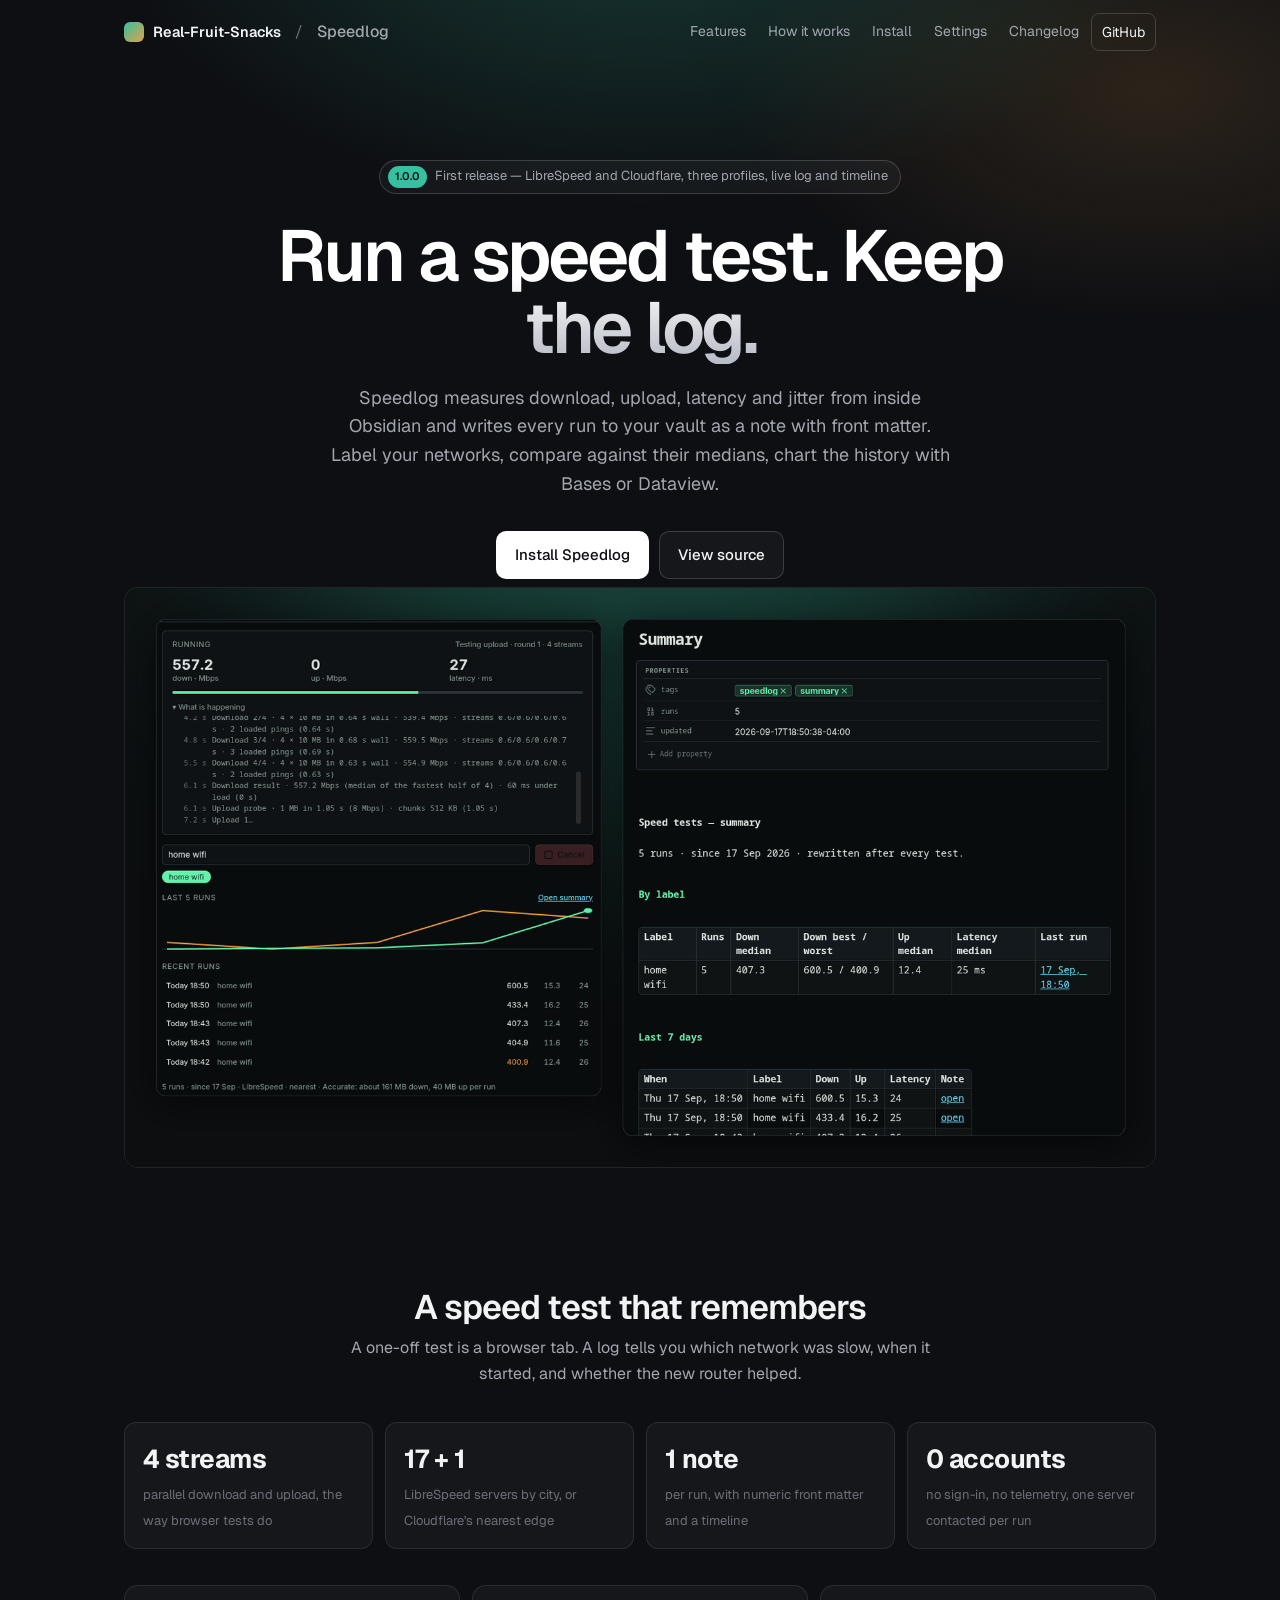
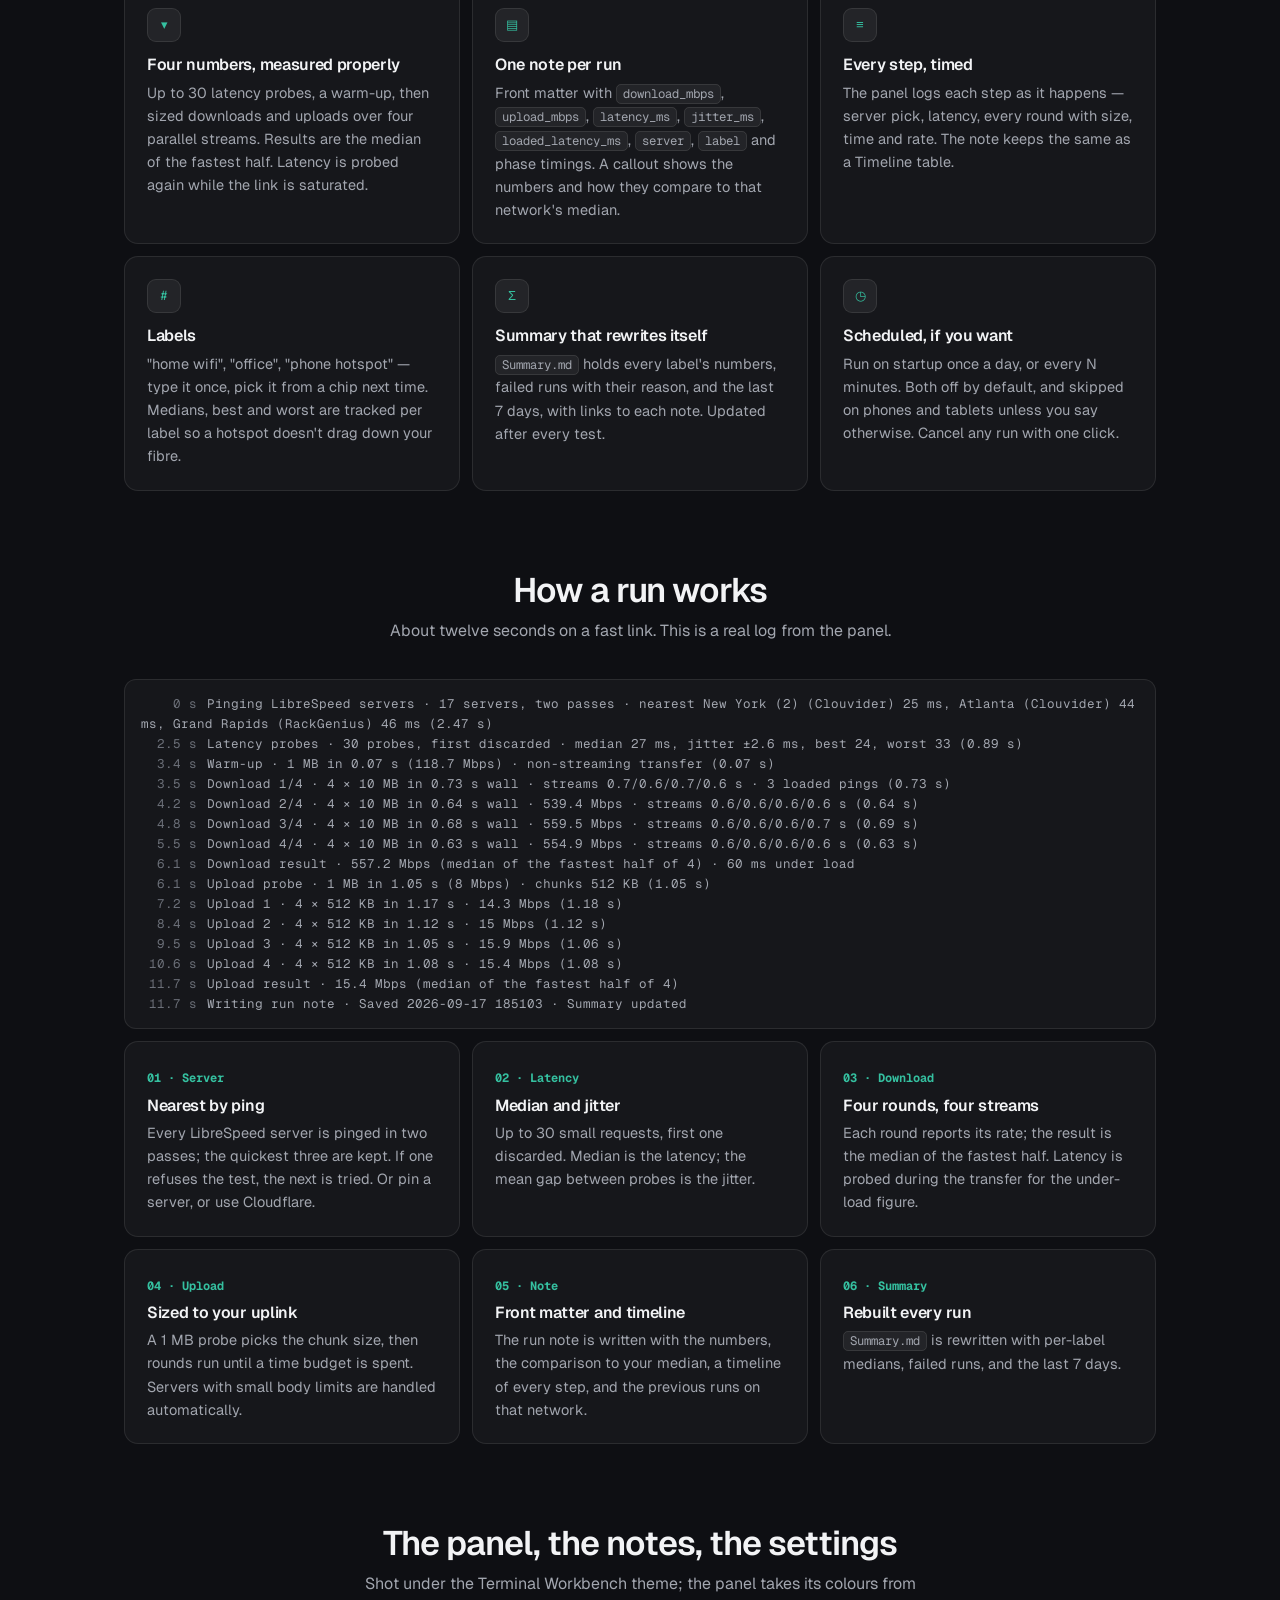
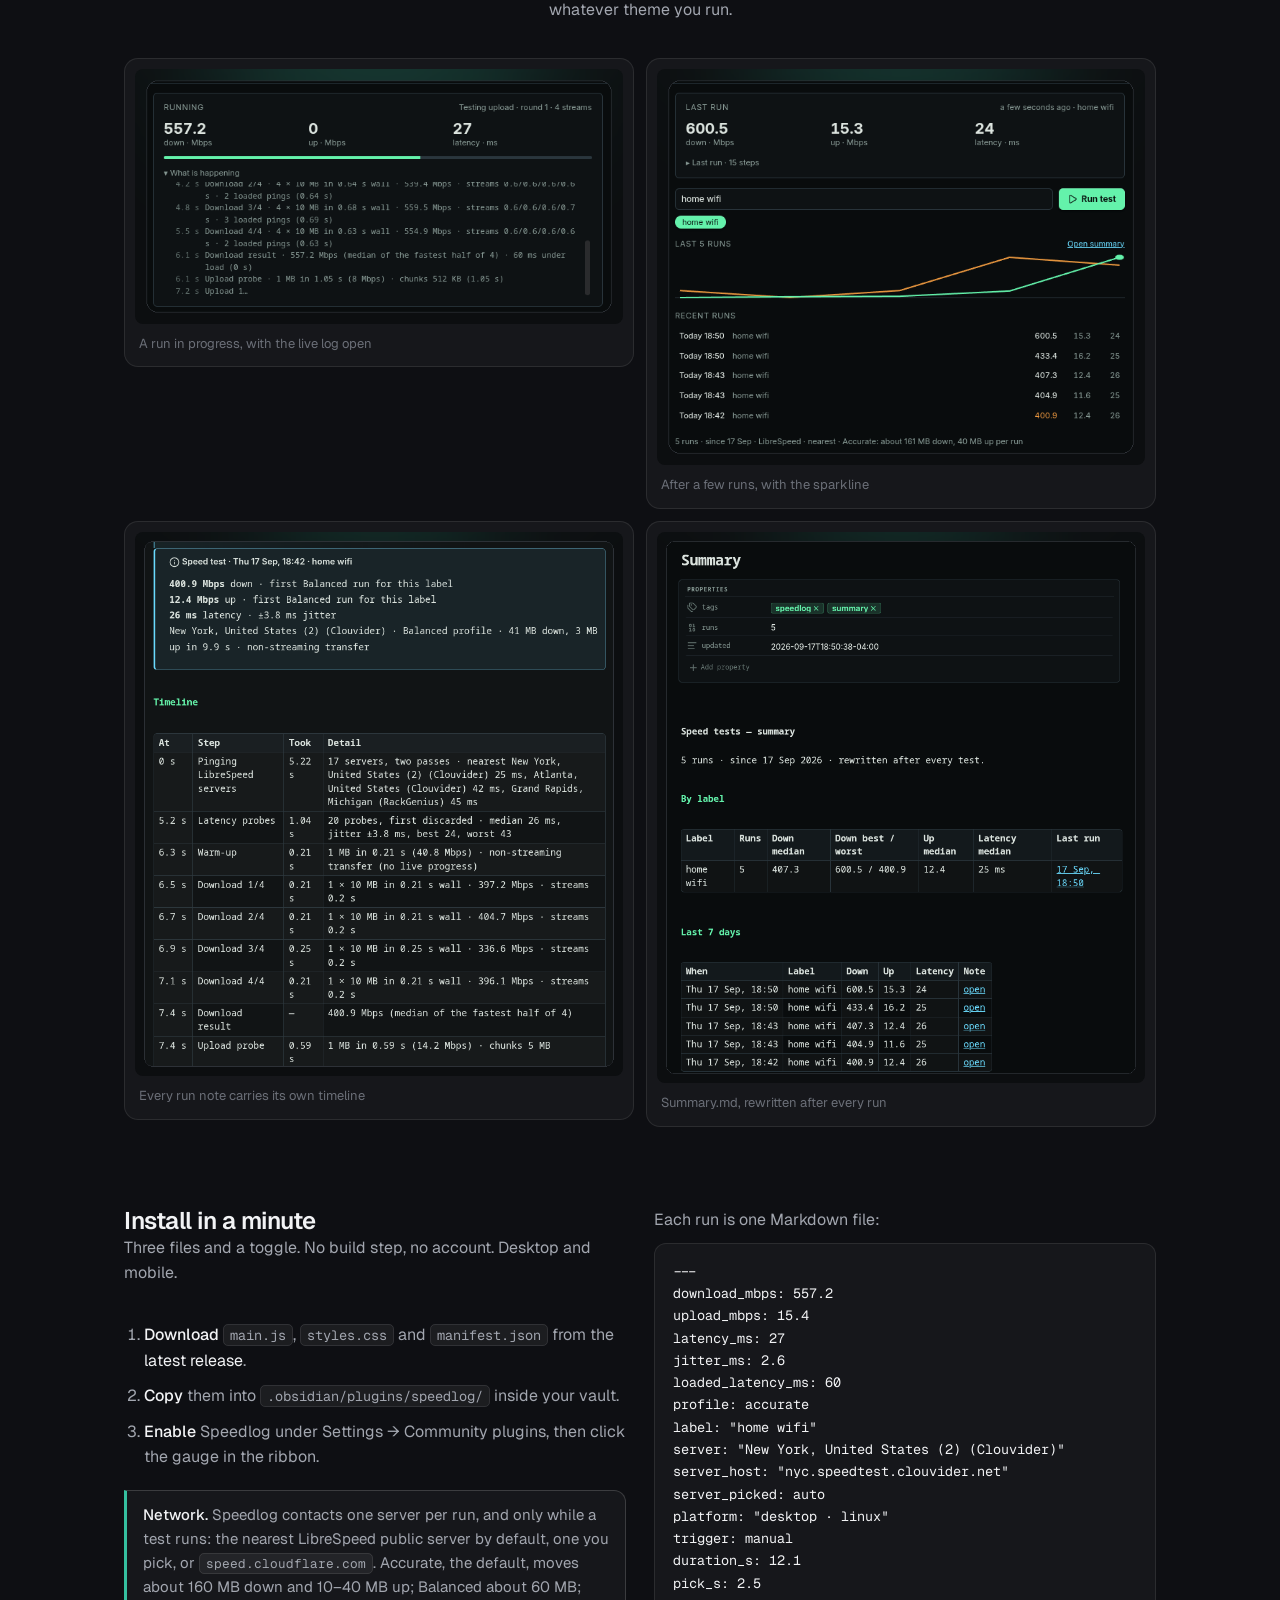
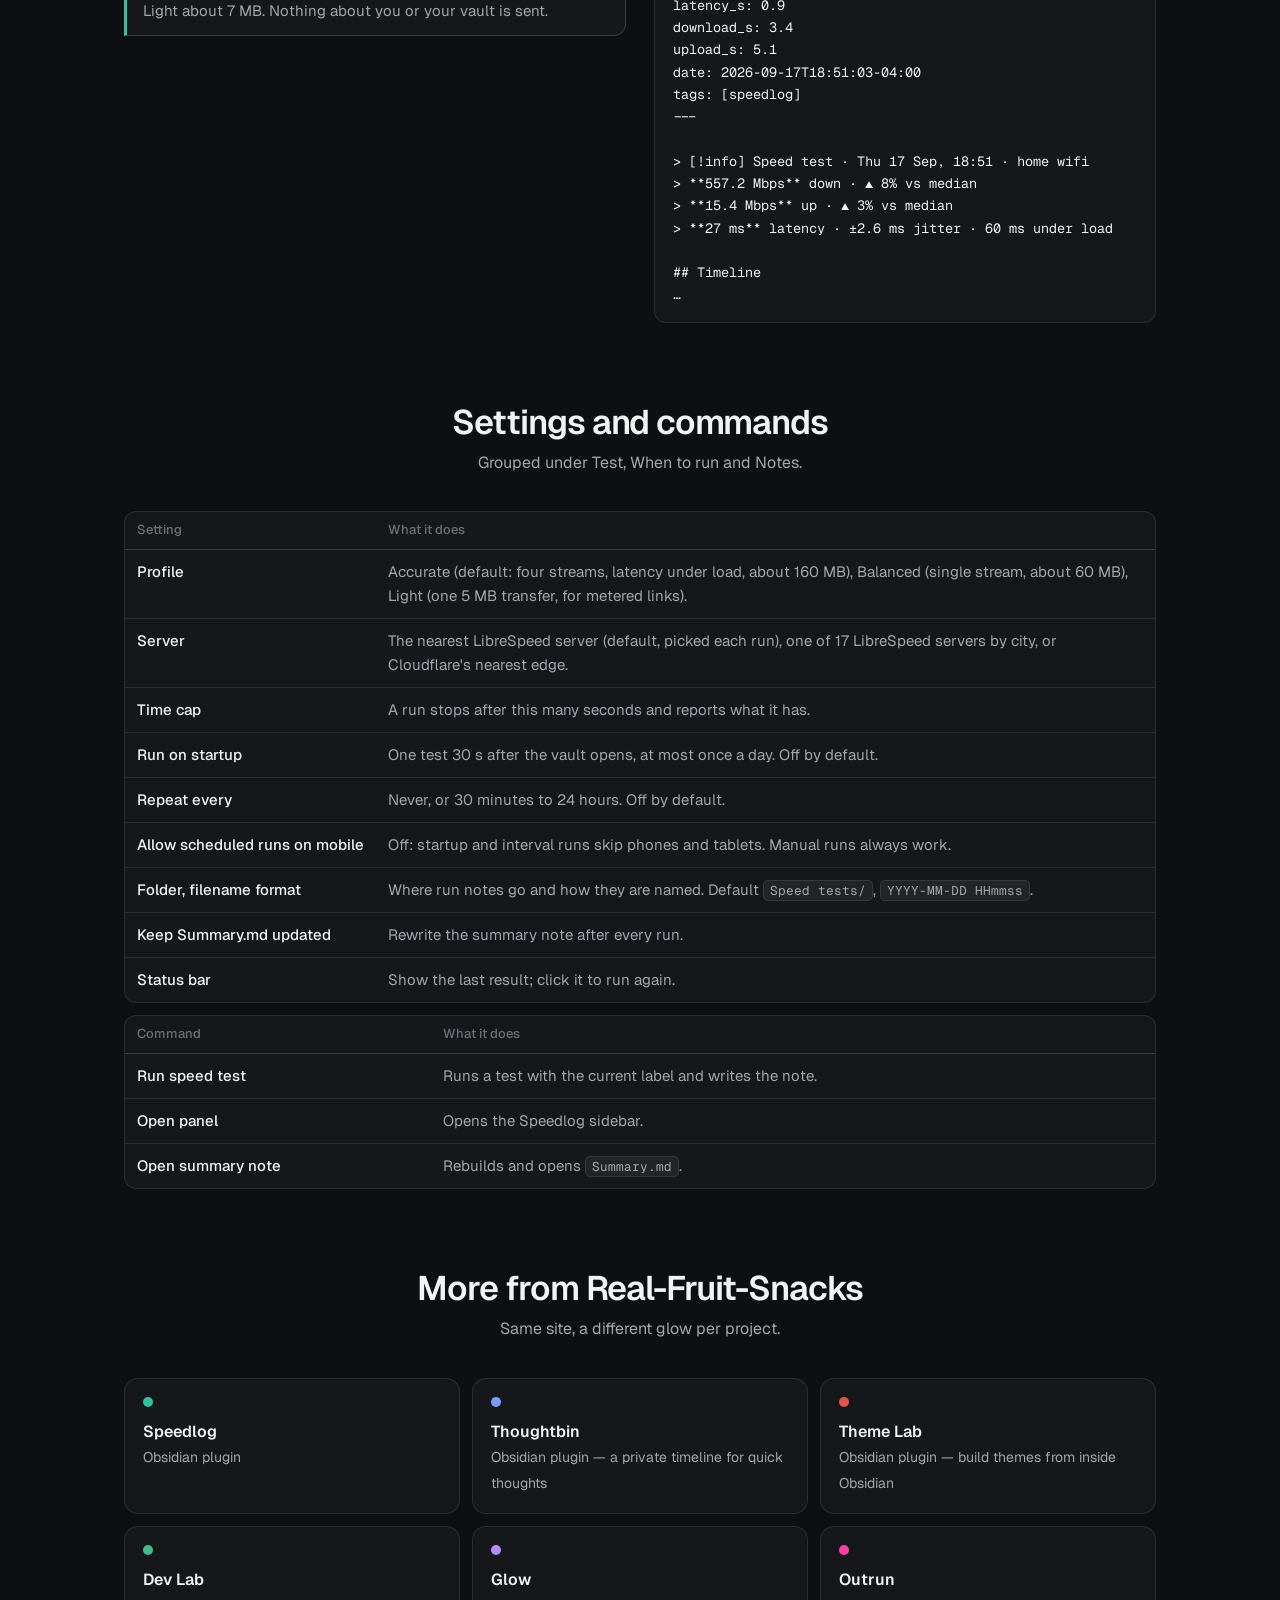
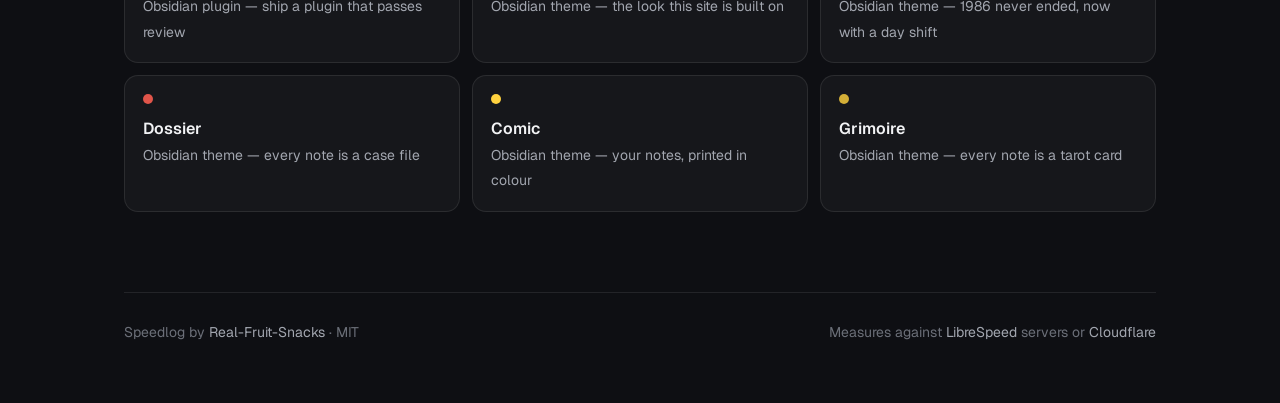
==== commit ca94f12e: "Site header: no wrapping, fewer links, collapse on narrow screens" ====
--- a/docs/index.html
+++ b/docs/index.html
@@ -18,6 +18,11 @@
 <link rel="stylesheet" href="assets/rfs.css">
 <style>:root{ --accent:#35C0A0; --accent-2:#E0A24A; }</style>
 <style>
+.site-header .owner, .site-header .proj, .site-header nav a { white-space: nowrap; }
+.site-header nav { gap: 2px; }
+.site-header nav a { padding: 7px 10px; }
+@media (max-width: 900px) { .site-header nav a[href="#settings"], .site-header nav a[href="#how"] { display: none; } }
+@media (max-width: 700px) { .site-header .crumb, .site-header .proj { display: none; } .site-header nav a[href="changelog.html"] { display: none; } }
 .cover { margin: 8px auto 0; max-width: 1040px; }
 .cover img { border-radius: 14px; border: 1px solid var(--line); display: block; }
 .steps-grid { display: grid; grid-template-columns: repeat(3, 1fr); gap: 12px; }
@@ -41,7 +46,6 @@
     <nav>
       <a href="#features">Features</a>
       <a href="#how">How it works</a>
-      <a href="#screens">Screens</a>
       <a href="#install">Install</a>
       <a href="#settings">Settings</a>
       <a href="changelog.html">Changelog</a>
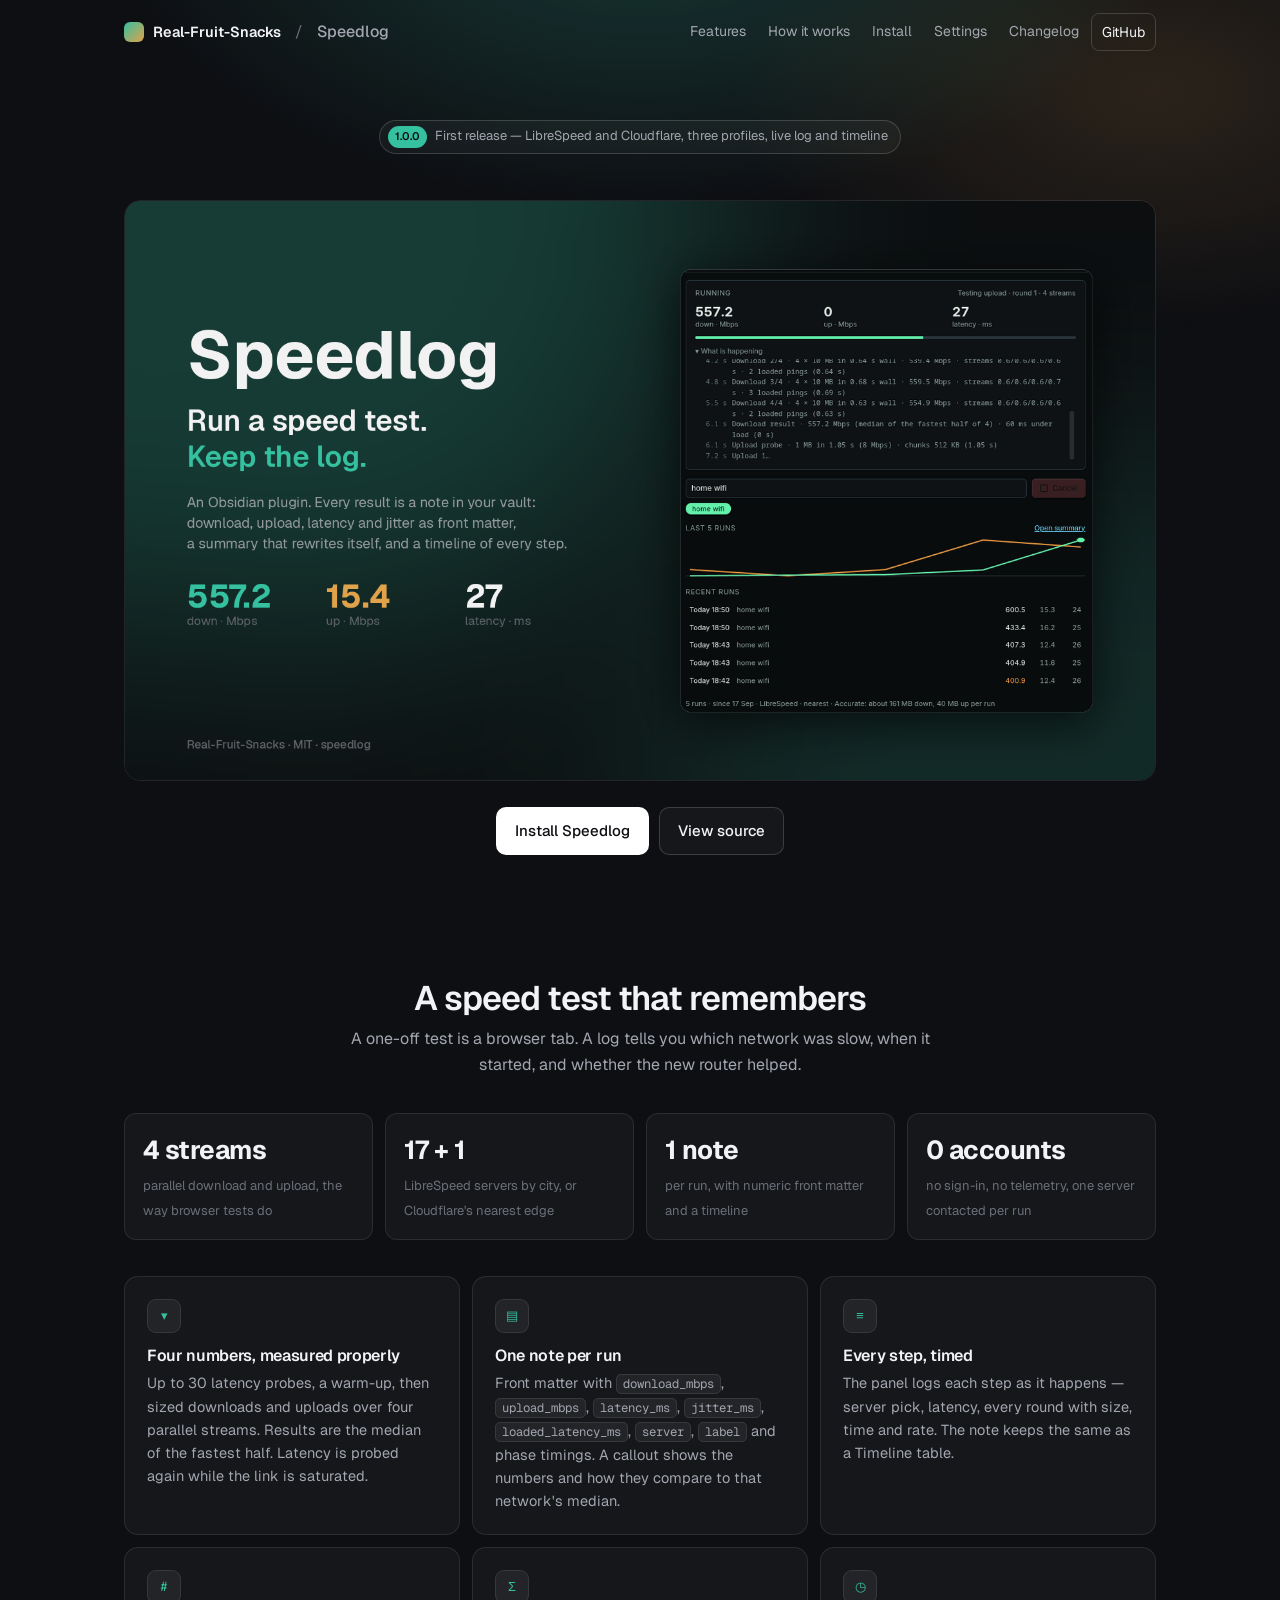
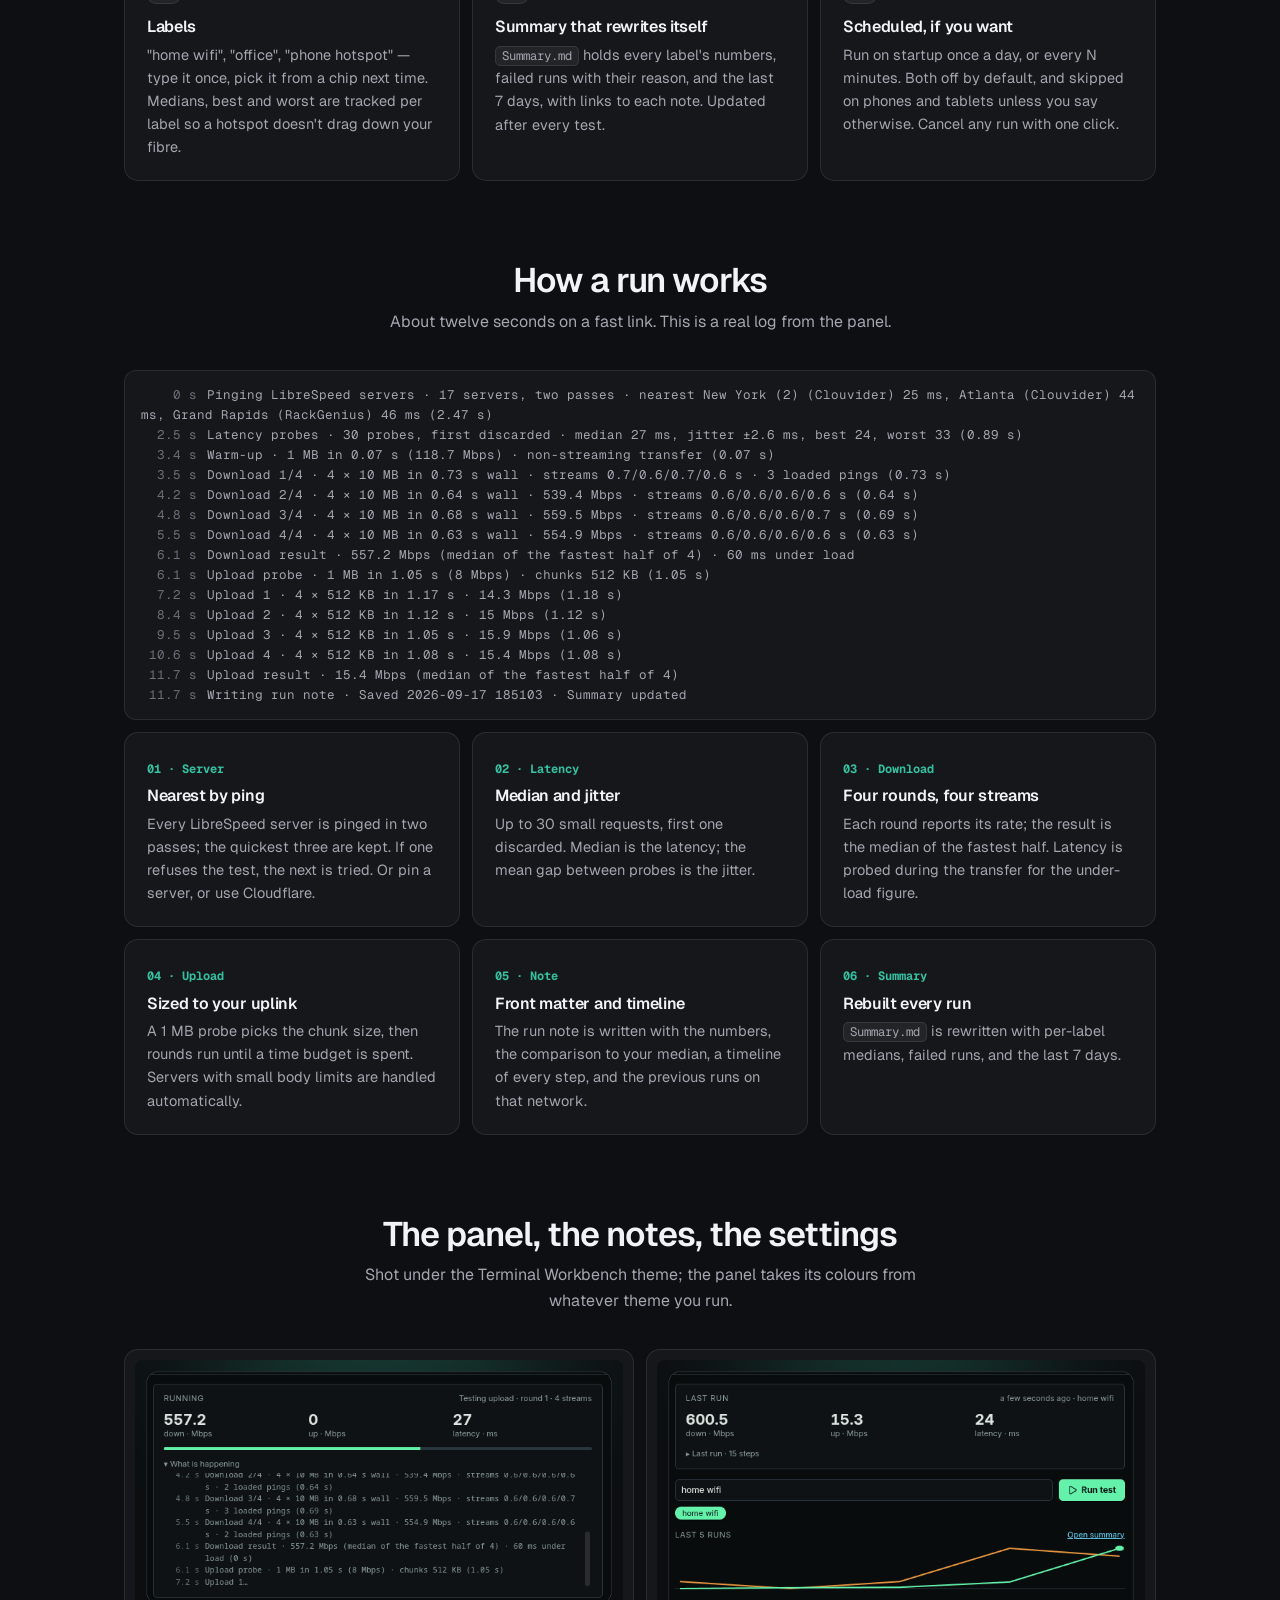
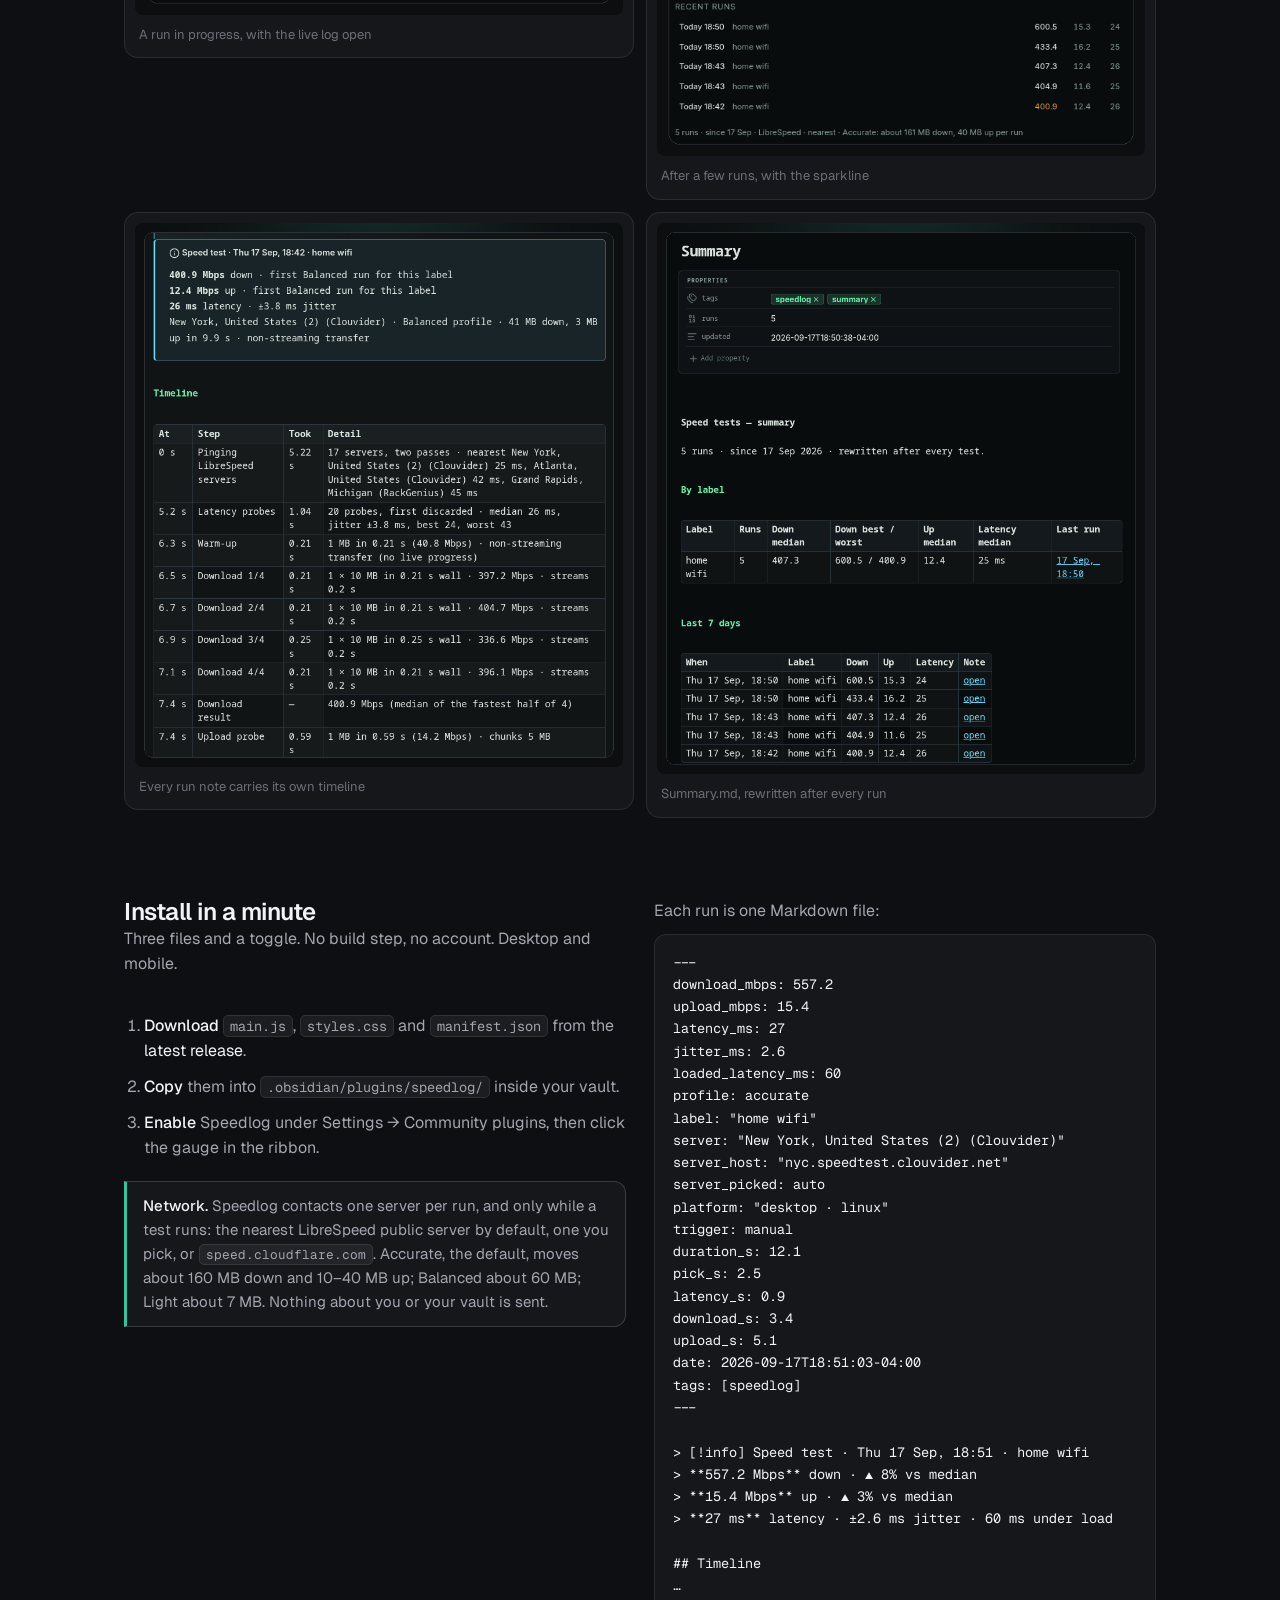
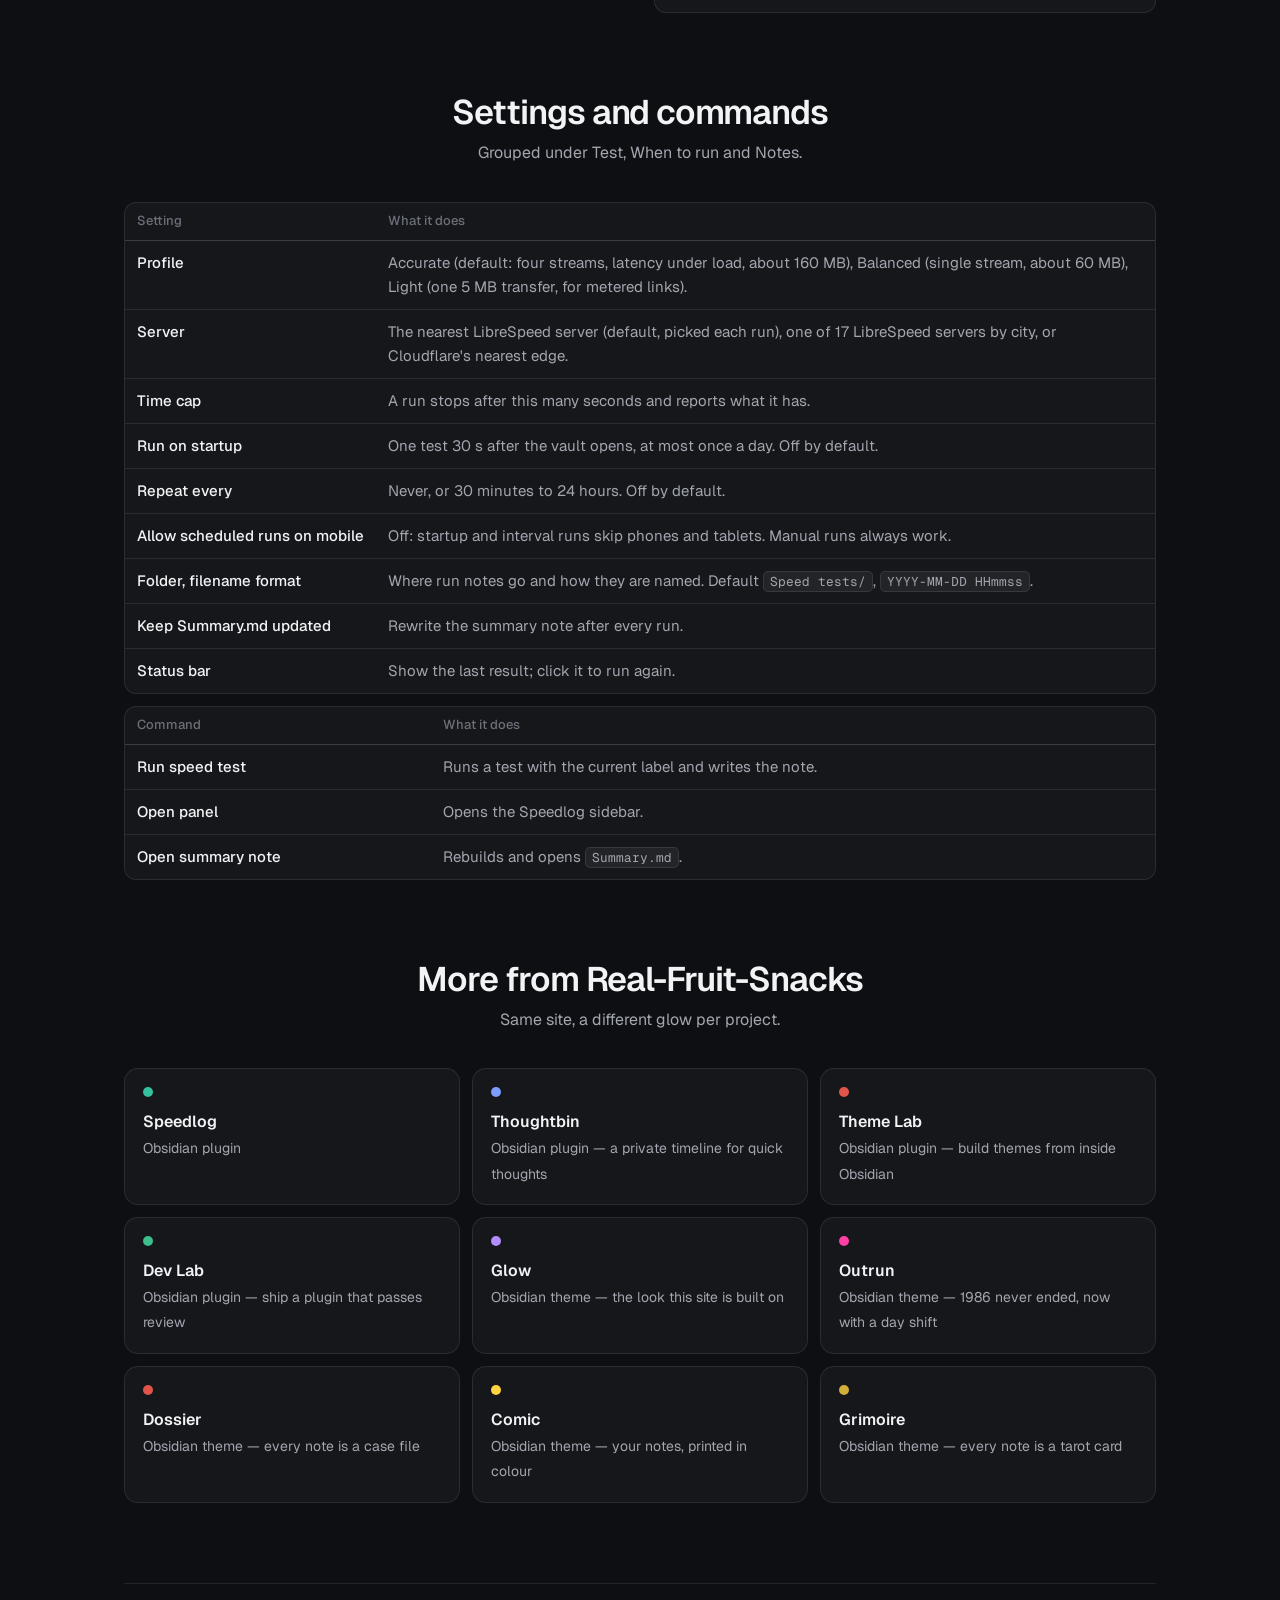
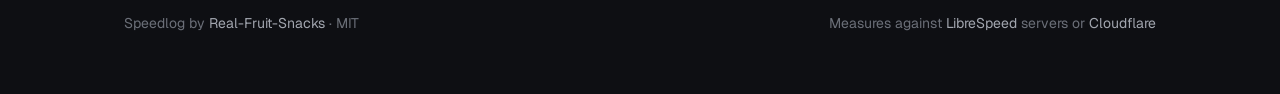
==== commit 8cb6aee2: "Site: lead with the cover art" ====
--- a/docs/index.html
+++ b/docs/index.html
@@ -37,6 +37,12 @@
 @media (max-width: 800px) { .steps-grid, .kv { grid-template-columns: 1fr 1fr; } .shots.even { grid-template-columns: 1fr; } }
 @media (max-width: 520px) { .steps-grid, .kv { grid-template-columns: 1fr; } }
 </style>
+<style>
+.sr-only { position: absolute; width: 1px; height: 1px; padding: 0; margin: -1px; overflow: hidden; clip: rect(0 0 0 0); white-space: nowrap; border: 0; }
+.hero.is-cover { padding: 56px 0 44px; }
+.hero.is-cover .cover { margin: 20px auto 26px; max-width: 1040px; }
+.hero.is-cover .cover img { width: 100%; border-radius: 16px; border: 1px solid var(--line); display: block; }
+</style>
 </head>
 <body>
 <div class="wrap">
@@ -53,15 +59,14 @@
     </nav>
   </header>
 
-  <div class="hero">
+  <div class="hero is-cover">
     <div class="pill"><b>1.0.0</b> First release — LibreSpeed and Cloudflare, three profiles, live log and timeline</div>
-    <h1>Run a speed test. Keep the log.</h1>
-    <p class="lede">Speedlog measures download, upload, latency and jitter from inside Obsidian and writes every run to your vault as a note with front matter. Label your networks, compare against their medians, chart the history with Bases or Dataview.</p>
+    <h1 class="sr-only">Speedlog — run a speed test, keep the log. An Obsidian plugin that logs every result as a note.</h1>
+    <div class="cover"><img src="assets/cover.png" alt="Speedlog: run a speed test, keep the log — the panel mid-run beside the summary note"></div>
     <div class="actions">
       <a class="btn primary" href="#install">Install Speedlog</a>
       <a class="btn secondary" href="https://github.com/Real-Fruit-Snacks/obsidian-speedlog">View source</a>
     </div>
-    <div class="cover"><img src="assets/hero.png" alt="Speedlog: a run in progress with its live log and history beside the Summary note"></div>
   </div>
 
   <section id="features">
